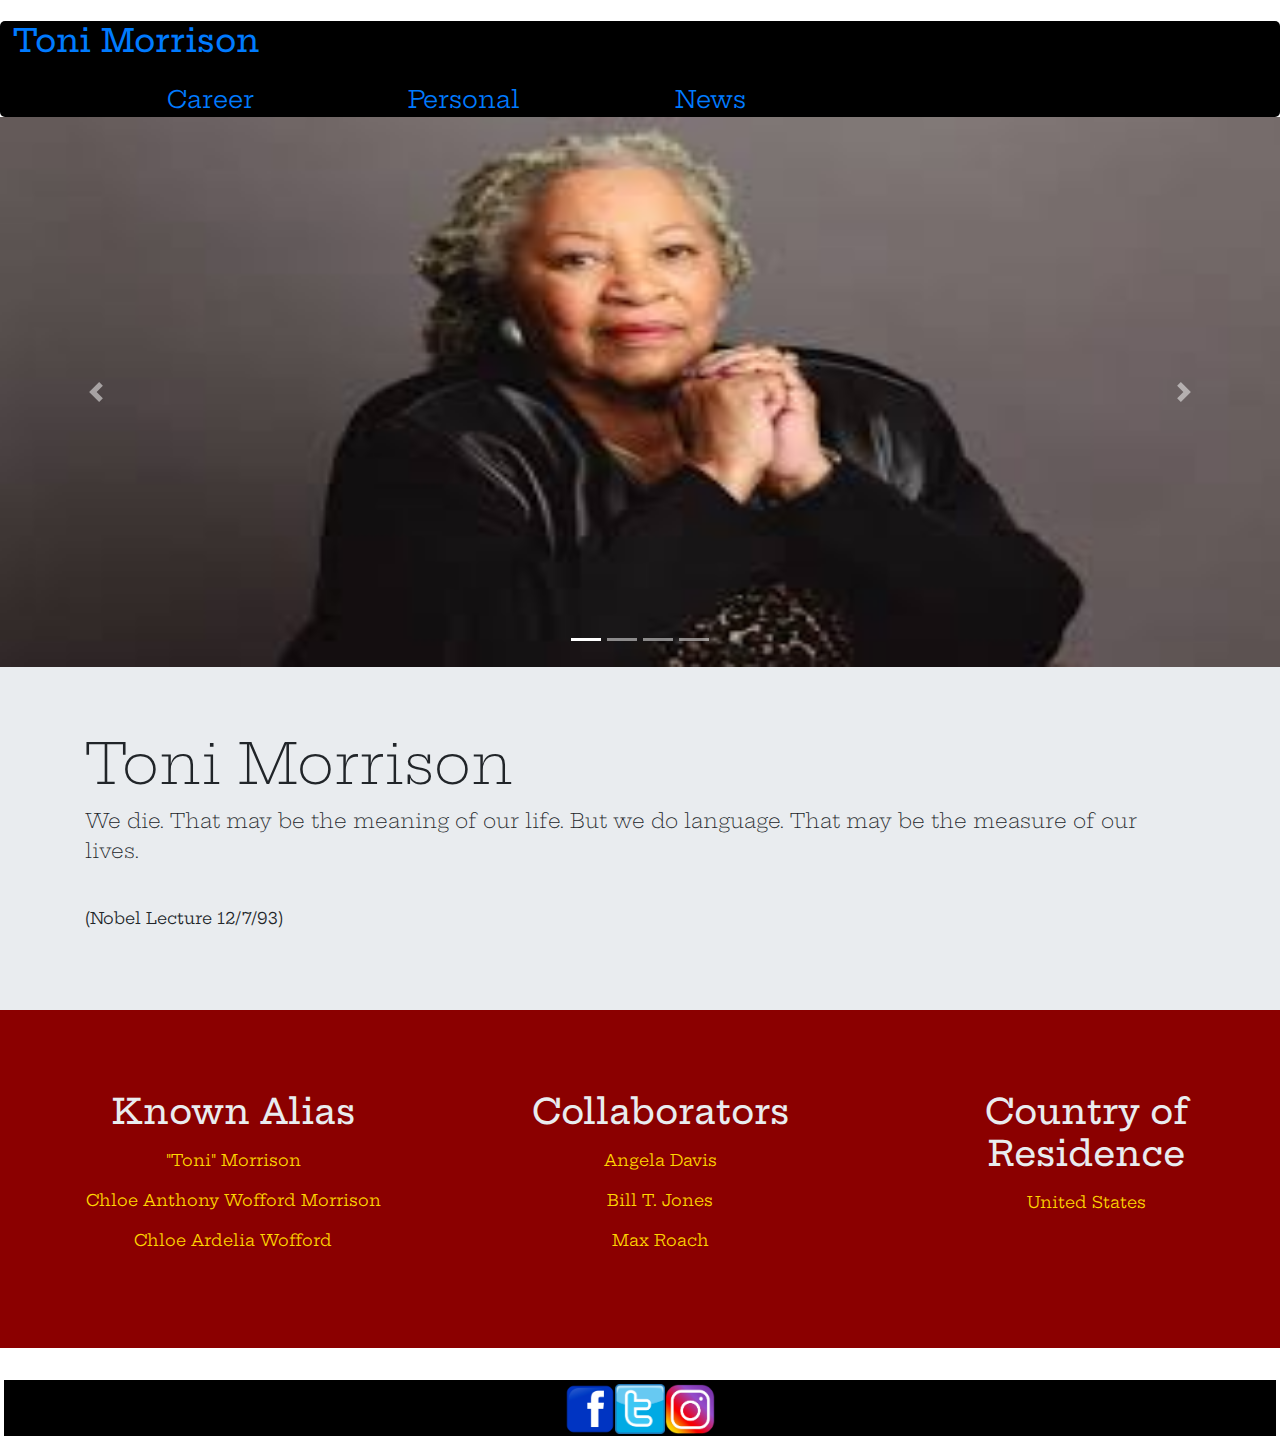
==== index.html @ 22ebbecf "Newest Master Merge" ====
<!DOCTYPE html>
<html lang=en>

<head>
   <meta charset=UTF-8>
   <meta name="viewport" content="width=device-width, initial-scale=1.0">
   <meta http-equiv="X-UA-Compatible" content="ie=edge">
   <link href="https://fonts.googleapis.com/css?family=Hepta+Slab&display=swap" rel="stylesheet">
   <link rel="stylesheet" href="src/styles/main.css">
   <link rel="stylesheet" href="https://stackpath.bootstrapcdn.com/bootstrap/4.3.1/css/bootstrap.min.css" integrity="sha384-ggOyR0iXCbMQv3Xipma34MD+dH/1fQ784/j6cY/iJTQUOhcWr7x9JvoRxT2MZw1T" crossorigin="anonymous">
   <title>Toni Morrison</title>
</head>

<body>
   <header>
      <!-- Main Navigation -->
      <h1><a href="/index.html" rel="home">Toni Morrison</a></h1>
      <div class="nav">
         <a class="nav_link" href="/career.html" rel="Career">Career</a>
         <a class="nav_link" href="/personal.html" rel="Personal">Personal</a>
         <a class="nav_link" href="/news.html" rel="News">News</a>
      </div>
      <!-- Main Navigation END -->
   </header>

   <!--Image Carousel Container -->
   <div class="bd-example">
     <div id="carouselExampleCaptions" class="carousel slide carousel-fade" class="vh-100" data-ride="carousel">
       <ol class="carousel-indicators">
         <li data-target="#carouselExampleCaptions" data-slide-to="0" class="active"></li> 
         <li data-target="#carouselExampleCaptions" data-slide-to="1"></li>
         <li data-target="#carouselExampleCaptions" data-slide-to="2"></li>
         <li data-target="#carouselExampleCaptions" data-slide-to="3"></li>
       </ol>  
       <div class="carousel-inner">
         <div class="carousel-item active">
           <img src="src/img/Toni1.jpg" class="d-block w-100" alt="">
	   <div class="carousel-caption d-none d-md block">
	     <h5>First slide label</h5>
	     <p>Toni Morrison smiling</p>
	   </div>
         </div>
         <div class="carousel-item">
           <img src="src/img/Toni2.jpg" class="d-block w-100" alt="">
	   <div class="carousel-caption d-none d-md block">
	     <h5>TONI</h5>
	     <p>Toni Morrison black and white portrait</p>
	   </div>
         </div>
         <div class="carousel-item ">
           <img src="src/img/Toni3.jpg" class="d-block w-100" alt="">
	   <div class="carousel-caption d-none d-md block">
	     <h5>First slide label</h5>
	     <p>Toni Morrison accepting award from President Obama</p>
	   </div>
         </div>
         <div class="carousel-item">
           <img src="src/img/Toni4.jpg" class="d-block w-100" alt="">
	   <div class="carousel-caption d-none d-md block">
	     <h5>First slide label</h5>
	     <p>Toni Morrison portrait</p>
	   </div>
         </div>
       </div>   
       <a class="carousel-control-prev" href="#carouselExampleCaptions" role="button" data-slide="prev">
         <span class="carousel-control-prev-icon" aria-hidden="true"></span>
         <span class="sr-only">Previous</span>
       </a>
       <a class="carousel-control-next" href="#carouselExampleCaptions" role="button" data-slide="next">
        <span class="carousel-control-next-icon" aria-hidden="true"></span>
        <span class="sr-only">Next</span>
       </a>
    </div>
  </div> <!-- End of Image Carousel -->
   
  <!-- Jumbotron  --> 
  <div style="margin-bottom: 0" class="jumbotron jumbotron-fluid">
    <div class="container">
      <h1 class="display-4">Toni Morrison</h1>
      <blockquote class="lead">We die. That may be the meaning of our life. But we do language. That may be the measure of our lives.
      </blockquote>
      <br>
      <p>(Nobel Lecture 12/7/93)</p>
    </div>
  </div><!-- End of Jumbotron -->

   <article style="background:#8B0000" class="toni-container jumbotron jumbotron-fluid">
     <section class="toni-item container">
     <ul>
     <h3>Known Alias</h3>
       <li>"Toni" Morrison</li>
       <li>Chloe Anthony Wofford Morrison</li>
       <li>Chloe Ardelia Wofford</li>
     </ul>
     </section>

     <section class="toni-item container">
     <ul>
     <h3>Collaborators</h3>
       <li>Angela Davis</li>
       <li>Bill T. Jones</li>
       <li>Max Roach</li>
     </ul>
     </section>
     
     <section class="toni-item container">
     <ul>
     <h3>Country of Residence</h3>
       <li>United States</li>
     </ul>
     </section>
   </article>

   <footer class="footerPage"> 
      <div>
         <a href="https://www.facebook.com/OfficialToniMorrisonAuthor"> <img border="0" 
            alt="Facebook Account" src="../src/img/Facebook.png" width="50" height="50">
         </a>
      </div>

      <div>
            <a href="https://twitter.com/ToniMorrrison"> <img border="0" 
               alt="Twitter Account" src="../src/img/twitter.png" width="50" height="50">
            </a>
      </div>

      <div>
            <a href="https://www.instagram.com/toni.morrison/"> <img border="0" 
               alt="Instagram Account" src="../src/img/Instagram.png" width="50" height="50">
            </a>
      </div>

   </footer> 
   <!-- Bootstrap JavaScript -->
   <script src=src/script/main.js> </script>
   <script src="https://code.jquery.com/jquery-3.3.1.slim.min.js" integrity="sha384-q8i/X+965DzO0rT7abK41JStQIAqVgRVzpbzo5smXKp4YfRvH+8abtTE1Pi6jizo" crossorigin="anonymous"></script>
<script src="https://cdnjs.cloudflare.com/ajax/libs/popper.js/1.14.7/umd/popper.min.js" integrity="sha384-UO2eT0CpHqdSJQ6hJty5KVphtPhzWj9WO1clHTMGa3JDZwrnQq4sF86dIHNDz0W1" crossorigin="anonymous"></script>
<script src="https://stackpath.bootstrapcdn.com/bootstrap/4.3.1/js/bootstrap.min.js" integrity="sha384-JjSmVgyd0p3pXB1rRibZUAYoIIy6OrQ6VrjIEaFf/nJGzIxFDsf4x0xIM+B07jRM" crossorigin="anonymous"></script>

</body>

</html>
---- src/styles/main.css ----
/*//////////////////// Main-content  //////////// */
* { 
  box-sizing: inherit;
  font-family: 'Hepta Slab', serif;
}
.carousel-inner > .carousel-item > img {
  width: 100%;
  height: 550px;
}

.toni-container {
  display: flex;
  width: 100%;
}

.toni-item {
  background-color: #8B0000;
  width: 30%;
  margin: 1em;
  text-align: center;
}

section h3 {
  color: #e9ecef;
  font-size: 35px;
}

.toni-item ul li {
  list-style-type: none;
  color: gold;
  margin: 1em;
}


/* main navigation */
header {
  display: flex;
  justify-content: space-evenly;
  border-radius: 5px;
  background-color: rgb(0, 0, 0);
  color: black;
  padding-left: 1%;
}

.nav {
    display: flex;
    justify-content: space-evenly;
    color: white;
    width: 70%;
    text-align: center;
    align-items: center;   
}

header h1 {
  margin-block-start: 0.67em;
  margin-block-end: 0.67em;
  margin-inline-start: 0px;
  margin-inline-end: 0px;
  font-size: 2em;    
}

.nav_link {
    font-size: 1.5em;
    
}
    
.footerPage{ /* Footer CSS for all pages */
  background-color: black;
  display: flex;
  flex-flow: row;
  justify-content: center;
  margin: 4px;
  padding-top: 4px;
  padding-bottom: 2px;
}

.personalHeader{ /* h1 for personal.html */
  text-align: center;
  vertical-align: 100%;
  text-shadow: 1px 1px rgb(116, 116, 116);
  font-weight: bolder;
  margin-top: 10px;
  width: 100%;
  height:auto;
  background-color: #98c2d6ef;
  -moz-box-shadow:    inset 0 0 10px #3b280ca8;
  -webkit-box-shadow: inset 0 0 10px #3b280ca8;
  box-shadow:         inset 0 0 10px #3b280ca8;  
}

.personalHeader > h1{ /* H1 and H2 settings for personal header */
  padding-top: 10px;
}

.personalHeader > h2{
  padding-bottom: 10px;
}

.divPersonalDateList{ /* css for each list of date and place */
  display: flex;
  flex-direction: column;
  background-color: #800000;
  border-style: outset;
  border-width: 7px;
  border-color: #800000;
  color: #ffffff;
  padding: 5px 10px;
  margin-bottom: 40px;
  margin-top: 20px;
}

.personalDiv{ /* contains each personal date list */
  display:flex;
  flex-direction: row;
  justify-content: space-evenly;
  text-align: center;
}

#personalBody{ /*Affects the body of the personal homepage*/
  background-color: #e9ecef;
  font-family: 'Libre Baskerville', serif;
}
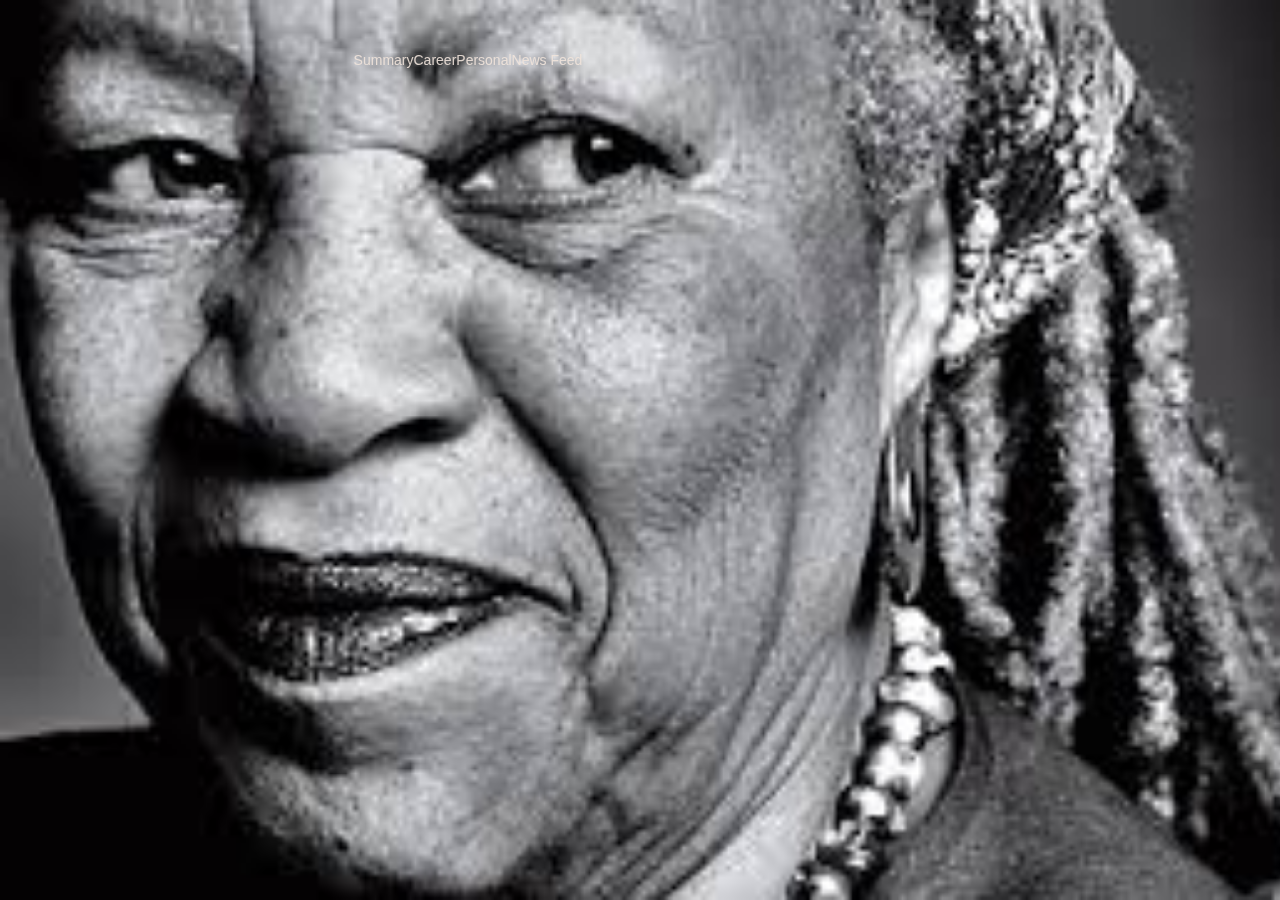
==== commit 2797afd2: "made changes to css" ====
--- a/index.html
+++ b/index.html
@@ -6,138 +6,174 @@
    <meta charset=UTF-8>
    <meta name="viewport" content="width=device-width, initial-scale=1.0">
    <meta http-equiv="X-UA-Compatible" content="ie=edge">
-   <link href="https://fonts.googleapis.com/css?family=Hepta+Slab&display=swap" rel="stylesheet">
-   <link rel="stylesheet" href="src/styles/main.css">
-   <link rel="stylesheet" href="https://stackpath.bootstrapcdn.com/bootstrap/4.3.1/css/bootstrap.min.css" integrity="sha384-ggOyR0iXCbMQv3Xipma34MD+dH/1fQ784/j6cY/iJTQUOhcWr7x9JvoRxT2MZw1T" crossorigin="anonymous">
-   <title>Toni Morrison</title>
+   <link rel=stylesheet type="text/css" href="src/styles/main.css">
+   <link href="https://fonts.googleapis.com/css?family=Montserrat" rel="stylesheet">
+   <link rel="stylesheet" href="https://maxcdn.bootstrapcdn.com/bootstrap/3.4.0/css/bootstrap.min.css">
+   <script src="https://ajax.googleapis.com/ajax/libs/jquery/3.4.1/jquery.min.js"></script>
+   <script src="https://maxcdn.bootstrapcdn.com/bootstrap/3.4.0/js/bootstrap.min.js"></script>
+   <title>Document</title>
 </head>
 
 <body>
-   <header>
-      <!-- Main Navigation -->
-      <h1><a href="/index.html" rel="home">Toni Morrison</a></h1>
-      <div class="nav">
-         <a class="nav_link" href="/career.html" rel="Career">Career</a>
-         <a class="nav_link" href="/personal.html" rel="Personal">Personal</a>
-         <a class="nav_link" href="/news.html" rel="News">News</a>
+   <div class="main-container">
+      <div class="parallax-Container">
+
+         <div id="top-image">
+            <nav class="nav">
+               <ul class="nav-list">
+                  <li><a href="executive.html">Summary</a></li>
+                  <li><a href="career.html">Career</a></li>
+                  <li><a href="personal.html">Personal</a></li>
+                  <li><a href="newsfeed.html">News Feed</a></li>
+               </ul>
+            </nav>
+         </div>
       </div>
-      <!-- Main Navigation END -->
-   </header>
+      <div class="content-Container">
+  <!--Main-Section-Career-->
+         <section class="general-info">
+            <p style="color:black" class="">Born on February 18, 1931, in Lorain, Ohio, Toni Morrison is a Nobel Prize-
+               and Pulitzer Prize-winning novelist, editor and professor. Her novels are known for their epic themes,
+               exquisite language and richly detailed African American characters who are central to their
+               narratives.Toni Morrison was born in Lorain, Ohio, to Ramah (née Willis) and George
+               Wofford. She was the second of four children in a working-class, African-American family.[4]</p>
+            <p style="color:black" class="">Her mother
+               was born in Greenville, Alabama, and moved north with her family as a child. Her father grew up in
+               Cartersville, Georgia, and when he was about 15, white people lynched two black businessmen who lived on
+               his street. Morrison said: "He never told us that he'd seen bodies. But he had seen them. And that was
+               too traumatic, I think, for him."[5] Soon after the lynching, George Wofford moved to the racially
+               integrated town of Lorain, Ohio, in the hope of escaping racism and securing gainful employment in Ohio's
+               burgeoning industrial economy. He worked odd jobs and as a welder for U.S. Steel. Ramah Wofford was a
+               homemaker and a devout member of the African Methodist Episcopal Church.[6].</p>
+            <p style="color:black" class="ss-paragraphs">When Morrison was about two years old, her family's landlord
+               set fire to the house in which they lived, while they were home, because her parents could not pay the
+               rent. Her family responded to what she called this "bizarre form of evil" by laughing at the landlord
+               rather than falling into despair. Morrison later said her family's response demonstrated how to keep your
+               integrity and claim your own life in the face of acts of such "monumental crudeness."[7]</p>
+   <!--End Of Main-Section-Career-->
+            <section>
+            <h3>Skills: </h3>
+            <ul>
+               <li>Novelist</li>
+            </ul>
+         </section>
+            <h3 style="text-align: center">Published Work: </h3>
+            <div class="published-work">
 
-   <!--Image Carousel Container -->
-   <div class="bd-example">
-     <div id="carouselExampleCaptions" class="carousel slide carousel-fade" class="vh-100" data-ride="carousel">
-       <ol class="carousel-indicators">
-         <li data-target="#carouselExampleCaptions" data-slide-to="0" class="active"></li> 
-         <li data-target="#carouselExampleCaptions" data-slide-to="1"></li>
-         <li data-target="#carouselExampleCaptions" data-slide-to="2"></li>
-         <li data-target="#carouselExampleCaptions" data-slide-to="3"></li>
-       </ol>  
-       <div class="carousel-inner">
-         <div class="carousel-item active">
-           <img src="src/img/Toni1.jpg" class="d-block w-100" alt="">
-	   <div class="carousel-caption d-none d-md block">
-	     <h5>First slide label</h5>
-	     <p>Toni Morrison smiling</p>
-	   </div>
-         </div>
-         <div class="carousel-item">
-           <img src="src/img/Toni2.jpg" class="d-block w-100" alt="">
-	   <div class="carousel-caption d-none d-md block">
-	     <h5>TONI</h5>
-	     <p>Toni Morrison black and white portrait</p>
-	   </div>
-         </div>
-         <div class="carousel-item ">
-           <img src="src/img/Toni3.jpg" class="d-block w-100" alt="">
-	   <div class="carousel-caption d-none d-md block">
-	     <h5>First slide label</h5>
-	     <p>Toni Morrison accepting award from President Obama</p>
-	   </div>
-         </div>
-         <div class="carousel-item">
-           <img src="src/img/Toni4.jpg" class="d-block w-100" alt="">
-	   <div class="carousel-caption d-none d-md block">
-	     <h5>First slide label</h5>
-	     <p>Toni Morrison portrait</p>
-	   </div>
-         </div>
-       </div>   
-       <a class="carousel-control-prev" href="#carouselExampleCaptions" role="button" data-slide="prev">
-         <span class="carousel-control-prev-icon" aria-hidden="true"></span>
-         <span class="sr-only">Previous</span>
-       </a>
-       <a class="carousel-control-next" href="#carouselExampleCaptions" role="button" data-slide="next">
-        <span class="carousel-control-next-icon" aria-hidden="true"></span>
-        <span class="sr-only">Next</span>
-       </a>
-    </div>
-  </div> <!-- End of Image Carousel -->
-   
-  <!-- Jumbotron  --> 
-  <div style="margin-bottom: 0" class="jumbotron jumbotron-fluid">
-    <div class="container">
-      <h1 class="display-4">Toni Morrison</h1>
-      <blockquote class="lead">We die. That may be the meaning of our life. But we do language. That may be the measure of our lives.
-      </blockquote>
-      <br>
-      <p>(Nobel Lecture 12/7/93)</p>
-    </div>
-  </div><!-- End of Jumbotron -->
+               <div class="card">
+                  <img src="./src/img/toni-God-Help.jpg" alt="toni morrison">
+               </div>
 
-   <article style="background:#8B0000" class="toni-container jumbotron jumbotron-fluid">
-     <section class="toni-item container">
-     <ul>
-     <h3>Known Alias</h3>
-       <li>"Toni" Morrison</li>
-       <li>Chloe Anthony Wofford Morrison</li>
-       <li>Chloe Ardelia Wofford</li>
-     </ul>
-     </section>
+               <div class="card">
+                  <img src="./src/img/toni-BluestEyes.jpg" alt="toni morrison">
+               </div>
 
-     <section class="toni-item container">
-     <ul>
-     <h3>Collaborators</h3>
-       <li>Angela Davis</li>
-       <li>Bill T. Jones</li>
-       <li>Max Roach</li>
-     </ul>
-     </section>
-     
-     <section class="toni-item container">
-     <ul>
-     <h3>Country of Residence</h3>
-       <li>United States</li>
-     </ul>
-     </section>
-   </article>
+               <div class="card">
+                  <img src="./src/img/toni-Beloved.jpg" alt="toni morrison">
+               </div>
+            </div>
 
-   <footer class="footerPage"> 
-      <div>
-         <a href="https://www.facebook.com/OfficialToniMorrisonAuthor"> <img border="0" 
-            alt="Facebook Account" src="../src/img/Facebook.png" width="50" height="50">
-         </a>
+            <!--Blue-Border-->
+            <div class="black-spacer">
+
+            </div>
+            <!--End-of-Blue-Border-->
+
+            <div class="bg-box">
+
+               <div>
+                  <div class="tester">
+                     <div class="placesLived">
+                        <h3>Places lived</h3>
+                        <div id="myCarousel" class="carousel slide" data-ride="carousel">
+                           <!-- Indicators -->
+                           <ol class="carousel-indicators">
+                              <li data-target="#myCarousel" data-slide-to="0" class="active"></li>
+                              <li data-target="#myCarousel" data-slide-to="1"></li>
+                              <li data-target="#myCarousel" data-slide-to="2"></li>
+                           </ol>
+
+                           <!-- Wrapper for slides -->
+                           <div class="carousel-inner">
+                              <div class="item active">
+                                 <img src="src/img/toni-New-York.jpg" alt="toni-New-York" style="width:100%;">
+                                 <div class="carousel-caption">
+                                    <h3>New York</h3>
+                                    <p style="font-style: italic">""</p>
+                                 </div>
+                              </div>
+
+                              <div class="item">
+                                 <img src="./src/img/photo-1530089711124-9ca31fb9e863.jpg" alt="toni-houston">
+                                 <div class="carousel-caption">
+                                    <h3>Houston</h3>
+                                    <p style="font-style: italic">"Tell us what it is to be a woman so that we may know
+                                       what it is to be a man"</p>
+                                 </div>
+                              </div>
+
+                              <div class="item">
+                                 <img src="./src/img/photo-1475905050145-38c1d55af5c0.jpg" alt="toni-Loraine-Ohio">
+                                 <div class="carousel-caption">
+                                    <h3></h3>
+                                    <p style="font-style: italic">""</p>
+                                 </div>
+                              </div>
+                           </div>
+
+                           <!-- Left and right controls -->
+                           <a class="left carousel-control" href="#myCarousel" data-slide="prev">
+                              <span class="glyphicon glyphicon-chevron-left"></span>
+                              <span class="sr-only">Previous</span>
+                           </a>
+                           <a class="right carousel-control" href="#myCarousel" data-slide="next">
+                              <span class="glyphicon glyphicon-chevron-right"></span>
+                              <span class="sr-only">Next</span>
+                           </a>
+                        </div>
+                     </div>
+                  </div>
+               </div>
+               <div>
+                  <h3>Collaborators: </h3>
+                  <ul>
+                     <li>Angela Davis</li>
+                  </ul>
+               </div>
+               <div>
+                  <h3>Accolades:</h3>
+                 <ol>
+                    <li>1975: Ohioana Book Award for Sula</li>
+                    <li>1977: National Book Critics Circle Award for Song of Solomon</li>
+                    <li>1977: American Academy and Institute of Arts and Letters Award</li>
+                    <li>1987–88: Robert F. Kennedy Book Awar</li>
+                    <li>1988: Helmerich Award</li>
+                    <li>1988: American Book Award for Beloved</li>
+                    <li>1988: Anisfield-Wolf Book Award in Race Relations for Beloved</li>
+                    <li>1988: Pulitzer Prize for Fiction for Beloved</li>
+                    <li>1988: Frederic G. Melcher Book Award for Beloved</li>
+                    <li>1988: Ohioana Career Medal for contributions to education, literature, and the humanities</li>
+                    <li>1988: Honorary Doctor of Laws at University of Pennsylvania[</li>
+                    <li>1989: Honorary Doctor of Letters at Harvard University</li>
+                    <li>1993: Nobel Prize in Literature</li>
+                    <li>1993: Commander of the Arts and Letters, Paris</li>
+                    <li>1994: Condorcet Medal, Paris</li>
+                    <li>1994: Rhegium Julii Prize for Literature</li>
+                    <li>2000: National Humanities Medal</li>
+                    <li>2005: Honorary Doctorate of Letters from University of Oxford</li>
+                    <li>2012: Presidential Medal of Freedom</li>
+                    <li>2013: The Nichols-Chancellor's Medal awarded by Vanderbilt University</li>
+                    <li>2013: Honorary Doctorate of Literature awarded by Princeton University</li>
+                    <li>2016: The Charles Eliot Norton Professorship in Poetry (The Norton Lectures), Harvard University</li>
+                    <li>2016: The Edward MacDowell Medal, awarded by the MacDowell Colony</li>
+                    <li>2018: The Thomas Jefferson Medal, awarded by The American Philosophical Society</li>
+                 </ol>
+               </div>
+            </div>
+
+         </section>
       </div>
+   </div>
 
-      <div>
-            <a href="https://twitter.com/ToniMorrrison"> <img border="0" 
-               alt="Twitter Account" src="../src/img/twitter.png" width="50" height="50">
-            </a>
-      </div>
 
-      <div>
-            <a href="https://www.instagram.com/toni.morrison/"> <img border="0" 
-               alt="Instagram Account" src="../src/img/Instagram.png" width="50" height="50">
-            </a>
-      </div>
-
-   </footer> 
-   <!-- Bootstrap JavaScript -->
-   <script src=src/script/main.js> </script>
-   <script src="https://code.jquery.com/jquery-3.3.1.slim.min.js" integrity="sha384-q8i/X+965DzO0rT7abK41JStQIAqVgRVzpbzo5smXKp4YfRvH+8abtTE1Pi6jizo" crossorigin="anonymous"></script>
-<script src="https://cdnjs.cloudflare.com/ajax/libs/popper.js/1.14.7/umd/popper.min.js" integrity="sha384-UO2eT0CpHqdSJQ6hJty5KVphtPhzWj9WO1clHTMGa3JDZwrnQq4sF86dIHNDz0W1" crossorigin="anonymous"></script>
-<script src="https://stackpath.bootstrapcdn.com/bootstrap/4.3.1/js/bootstrap.min.js" integrity="sha384-JjSmVgyd0p3pXB1rRibZUAYoIIy6OrQ6VrjIEaFf/nJGzIxFDsf4x0xIM+B07jRM" crossorigin="anonymous"></script>
-
-</body>
-
-</html>
+   <script src=src/script/main.js> </script> </body> </html>--- a/src/styles/main.css
+++ b/src/styles/main.css
@@ -1,62 +1,300 @@
-/*//////////////////// Main-content  //////////// */
-* { 
-  box-sizing: inherit;
-  font-family: 'Hepta Slab', serif;
-}
-.carousel-inner > .carousel-item > img {
+<<<<<<< HEAD
+body{
+    font-size: 1.2rem;
+    margin: 0px;
+    background-color: #ffc472;
+
+    font-family: 'Montserrat', sans-serif;
+    color: #d8d6d2;
+}
+
+.main-container{
+    perspective: 1px;
+    transform-style: preserve-3d;
+    height: 100vh;
+    overflow-x: hidden;
+    overflow-y: scroll;
+}
+
+#top-image{
+    background: url(../img/Toni2.jpg) no-repeat;
+    position: relative;
+    display: table;
+    background-size: cover;
+    width: 100%;
+    min-height: 700px;
+
+}
+
+.parallax-Container{
+    display: flex;
+  flex: 1 0 auto;
+  position: relative;
+  height: 100vh;
+  transform: translateZ(-1px) scale(2);
+  z-index: -1;
+}
+
+.content-Container{
+    display: block;
+  position: relative;
+  z-index: 1;
+}
+.nav-list{
+    display: flex;
+    flex-direction: row;
+    color: #f0e4dbe3;
+    justify-content: space-evenly;
+    list-style: none;
+    margin-top: 50px;
+}
+
+.nav-list a{
+    color: #f0e4dbe3;
+    text-decoration: none;
+}
+.nav-list a:hover{
+    color: coral;
+}
+
+.published-work{
+    display: flex;
+    flex-flow: row wrap;
+    justify-content: space-evenly;
+    align-items: flex-start;
+}
+
+.published-work img{
+    width: 400px;
+}
+
+.card{
+    box-shadow: 0 4px 8px 0 rgba(0,0,0,0.2);
+    transition: 0.3s; 
+    border-radius: 5px; 
+}
+.card:hover {
+    box-shadow: 0 8px 16px 0 rgba(0,0,0,0.2);
+  }
+
+.black-spacer{
+    margin-top: 10px;
+    width: 100%;
+    min-height: 150px;
+    background-color: #98c2d6ef;
+
+    -moz-box-shadow:    inset 0 0 10px #3b280ca8;
+    -webkit-box-shadow: inset 0 0 10px #3b280ca8;
+    box-shadow:         inset 0 0 10px #3b280ca8;
+  }
+.general-info p{
+      text-align: center;
+  }
+
+  .bg-box{
+      background-color: #e9ecef;
+  }
+
+  body{
+    font-family: 'Montserrat', sans-serif;
+    margin: 0px;
+    margin-bottom: -15px;
+    
+}
+
+.nav--ul {
+    list-style: none;
+
+}
+
+.nav--li {
+    display: inline;
+    padding: 5px;  
+}
+
+#home{
+    background: url() no-repeat;
+    background-color: rgba(48, 59, 48, 0.603);
+    display: table;
+    position: relative;
+    width: 100%;
+    min-height: 700px;
+    background-size: cover;  
+}
+.main-title{
+    text-align: center;
+    align-items: baseline;
+    font-size: 3.5rem;
+    color: #f0e4dbe3;
+    margin-top: 50px;
+    letter-spacing: 3px;
+}
+.nav-list{
+    display: flex;
+    flex-direction: row;
+    color: #f0e4dbe3;
+    justify-content: space-evenly;
+    list-style: none;
+}
+
+.nav-list a{
+    color: #f0e4dbe3;
+    text-decoration: none;
+}
+.nav-list a:hover{
+    color: coral;
+}
+
+
+.placesLived{
+    text-align: center;
+    align-items: baseline;
+    font-size: 3.5rem;
+    color: #f0e4dbe3;
+    margin-top: 50px;
+    letter-spacing: 3px;
+    font-family: 'Montserrat', sans-serif
+}
+
+=======
+* {
+  box-sizing: border-box;
+}
+
+/*Image Container*/
+
+.imgContainer {
+  max-width: 100%;
+  height: 400px;
+  overflow: hidden;
+  position: relative;
+  margin: auto;
+  border: 3px solid black;
+}
+
+/* Hid the images by default */
+
+.imgContainer_imgSlide {
+  display: none;
+}
+
+.img {
+  height: 800px;
   width: 100%;
-  height: 550px;
-}
-
-.toni-container {
-  display: flex;
+  overflow: hidden;
+}
+
+/*Next & previous buttons */
+.prev, .next {
+  cursor: pointer;
+  position: absolute;
+  top: 50%;
+  width: auto;
+  margin-top: -22px;
+  padding: 16px;
+  color: white;
+  font-weight: bold;
+  font-size: 18px;
+  transition: 0.6s ease;
+  border-radius: 0 3px 3px 0;
+  user-select: none;
+}
+
+/* Position the "next button" to the right */
+.next {
+  right: 0;
+  border-radius: 3px 0 0 3px;
+}
+
+/* On hover, add a black background color with a little bit see-through */
+.prev:hover, .next:hover {
+  background-color: rgba(0,0,0,0.8);
+}
+
+
+
+/* Caption text */
+.text {
+  color: #f2f2f2;
+  font-size: 15px;
+  padding: 8px 12px;
+  position: absolute;
+  bottom: 8px;
   width: 100%;
-}
-
-.toni-item {
-  background-color: #8B0000;
-  width: 30%;
-  margin: 1em;
   text-align: center;
 }
 
-section h3 {
-  color: #e9ecef;
-  font-size: 35px;
-}
-
-.toni-item ul li {
-  list-style-type: none;
-  color: gold;
-  margin: 1em;
-}
-
+/* Number text (1/ 4 etc) */
+.numbertext {
+  color: #f2f2f2;
+  font-size: 12px;
+  padding: 8px 12px;
+  position: absolute;
+  top: 0;
+}
+
+/* The dots/bullets/indicators */
+.dot {
+  cursor: pointer;
+  height: 15px;
+  width: 15px;
+  margin: 0 2px;
+  background-color: #bbb;
+  border-radius: 50%;
+  display: inline-block;
+  transition: background-color 0.6s ease;
+}
+
+.active, .dot:hover {
+  background-color: #717171;
+}
+
+/* Fading animation */
+.fade {
+  -webkit-animation-name: fade;
+  -webkit-animation-duration: 1.5s;
+  animation-name: fade;
+  animation-duration: 1.5s;
+}
+
+@-webkit-keyframes fade {
+  from {opacity: .4}
+  to {opacity: 1}
+}
+
+@keyframes fade {
+  from {opacity: .4}
+  to {opacity: 1}
+}
 
 /* main navigation */
 header {
   display: flex;
   justify-content: space-evenly;
   border-radius: 5px;
-  background-color: rgb(0, 0, 0);
+  background-color: rgba(245, 134, 52, 1);
   color: black;
   padding-left: 1%;
 }
 
+h1 {
+    margin-block-start: 0.67em;
+    margin-block-end: 0.67em;
+    margin-inline-start: 0px;
+    margin-inline-end: 0px;
+}
+
 .nav {
     display: flex;
     justify-content: space-evenly;
-    color: white;
+    color: black;
     width: 70%;
     text-align: center;
     align-items: center;   
 }
 
 header h1 {
-  margin-block-start: 0.67em;
-  margin-block-end: 0.67em;
-  margin-inline-start: 0px;
-  margin-inline-end: 0px;
-  font-size: 2em;    
+    font-size: 2em;    
 }
 
 .nav_link {
@@ -65,58 +303,24 @@
 }
     
 .footerPage{ /* Footer CSS for all pages */
-  background-color: black;
-  display: flex;
-  flex-flow: row;
-  justify-content: center;
-  margin: 4px;
-  padding-top: 4px;
-  padding-bottom: 2px;
+    display: flex;
+    flex-flow: row;
+    justify-content: center;
 }
 
 .personalHeader{ /* h1 for personal.html */
-  text-align: center;
-  vertical-align: 100%;
-  text-shadow: 1px 1px rgb(116, 116, 116);
-  font-weight: bolder;
-  margin-top: 10px;
-  width: 100%;
-  height:auto;
-  background-color: #98c2d6ef;
-  -moz-box-shadow:    inset 0 0 10px #3b280ca8;
-  -webkit-box-shadow: inset 0 0 10px #3b280ca8;
-  box-shadow:         inset 0 0 10px #3b280ca8;  
-}
-
-.personalHeader > h1{ /* H1 and H2 settings for personal header */
-  padding-top: 10px;
-}
-
-.personalHeader > h2{
-  padding-bottom: 10px;
+    text-align: center;
 }
 
 .divPersonalDateList{ /* css for each list of date and place */
-  display: flex;
-  flex-direction: column;
-  background-color: #800000;
-  border-style: outset;
-  border-width: 7px;
-  border-color: #800000;
-  color: #ffffff;
-  padding: 5px 10px;
-  margin-bottom: 40px;
-  margin-top: 20px;
+    display: flex;
+    flex-direction: column;
+    border: 2px solid black;
 }
 
 .personalDiv{ /* contains each personal date list */
-  display:flex;
-  flex-direction: row;
-  justify-content: space-evenly;
-  text-align: center;
-}
-
-#personalBody{ /*Affects the body of the personal homepage*/
-  background-color: #e9ecef;
-  font-family: 'Libre Baskerville', serif;
-}
+    display:flex;
+    flex-direction: row;
+    justify-content: space-evenly;
+}
+>>>>>>> master
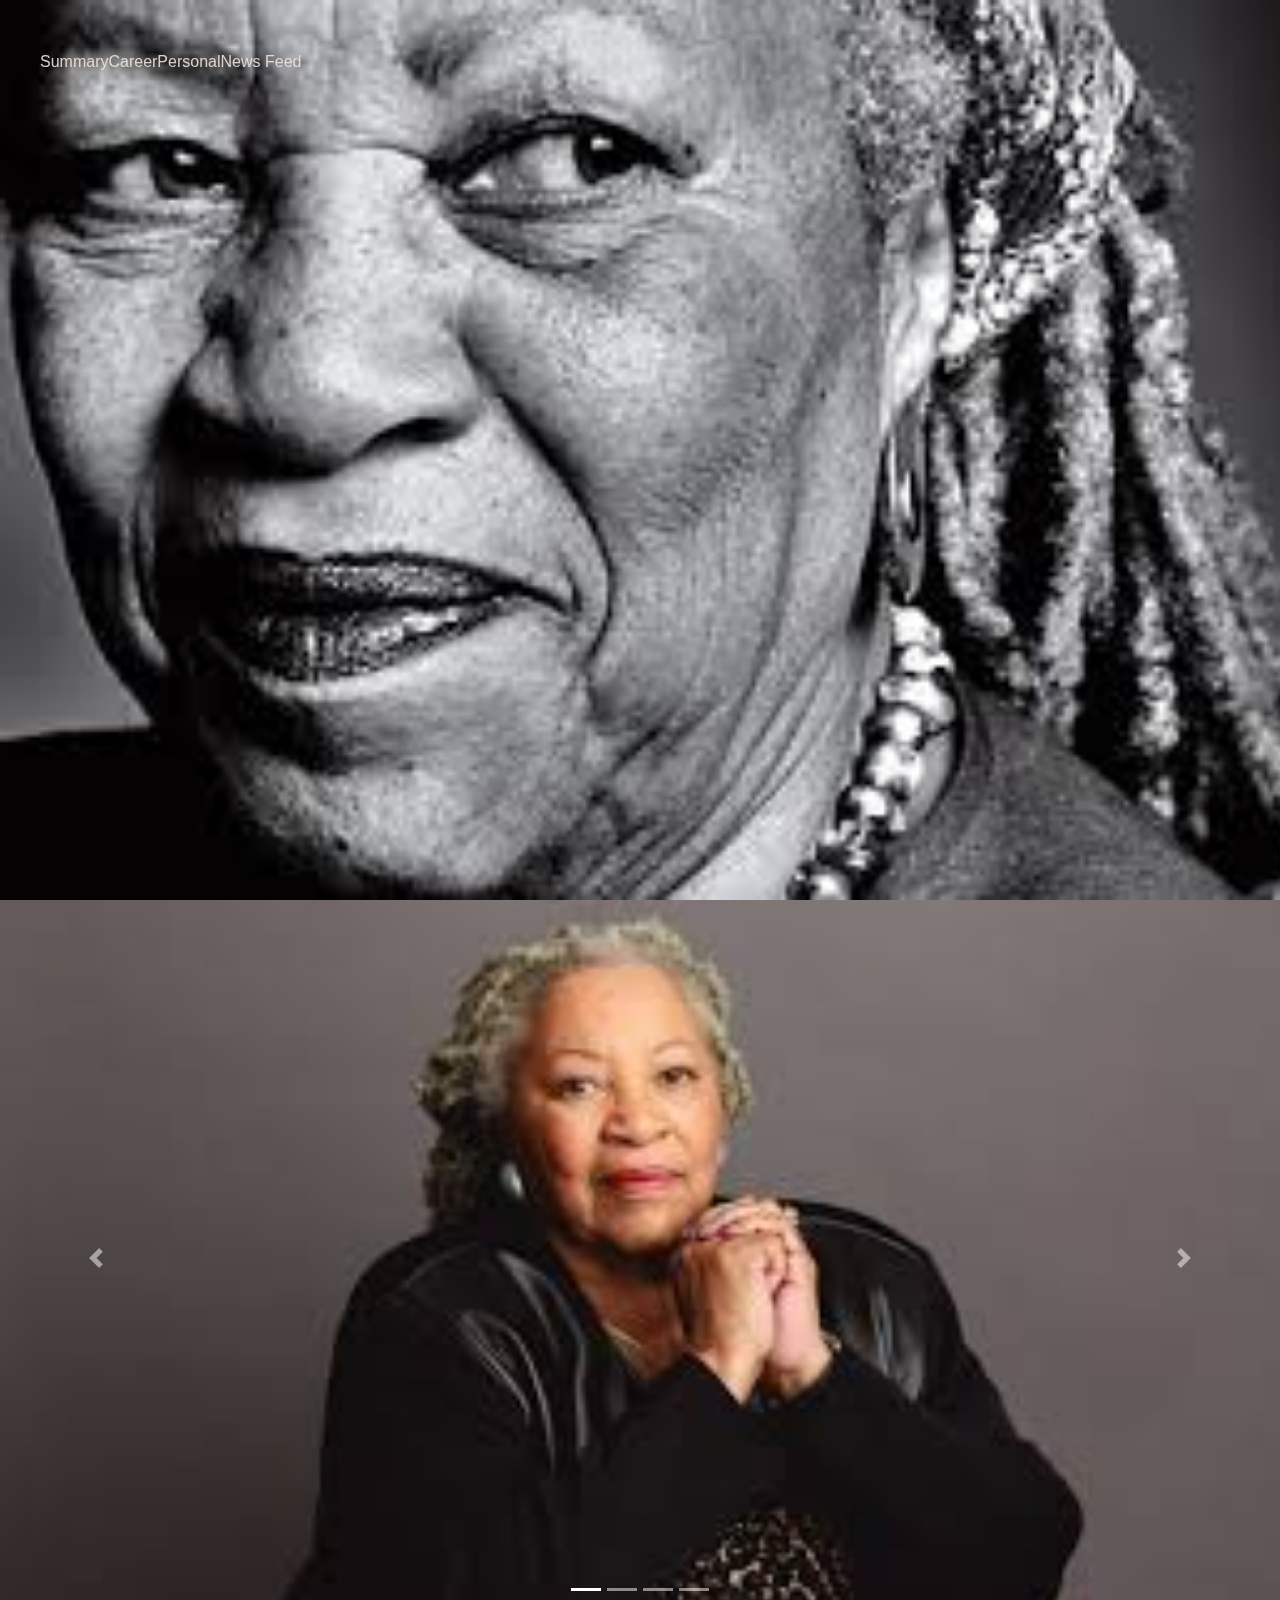
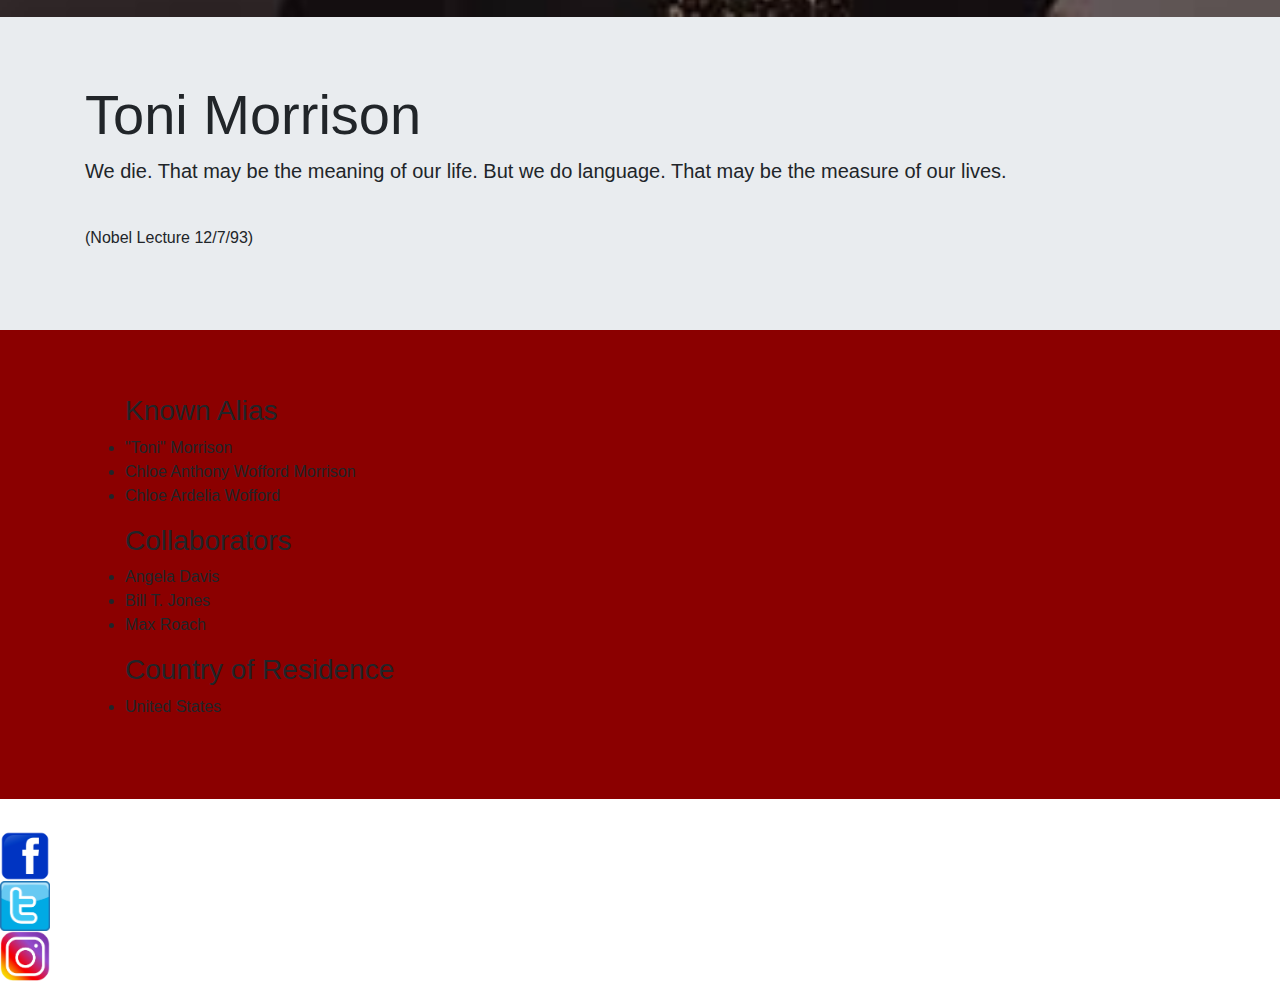
==== commit 13d56fd7: "fixed merge conflicts" ====
--- a/index.html
+++ b/index.html
@@ -6,12 +6,10 @@
    <meta charset=UTF-8>
    <meta name="viewport" content="width=device-width, initial-scale=1.0">
    <meta http-equiv="X-UA-Compatible" content="ie=edge">
-   <link rel=stylesheet type="text/css" href="src/styles/main.css">
-   <link href="https://fonts.googleapis.com/css?family=Montserrat" rel="stylesheet">
-   <link rel="stylesheet" href="https://maxcdn.bootstrapcdn.com/bootstrap/3.4.0/css/bootstrap.min.css">
-   <script src="https://ajax.googleapis.com/ajax/libs/jquery/3.4.1/jquery.min.js"></script>
-   <script src="https://maxcdn.bootstrapcdn.com/bootstrap/3.4.0/js/bootstrap.min.js"></script>
-   <title>Document</title>
+   <link href="https://fonts.googleapis.com/css?family=Hepta+Slab&display=swap" rel="stylesheet">
+   <link rel="stylesheet" href="src/styles/main.css">
+   <link rel="stylesheet" href="https://stackpath.bootstrapcdn.com/bootstrap/4.3.1/css/bootstrap.min.css" integrity="sha384-ggOyR0iXCbMQv3Xipma34MD+dH/1fQ784/j6cY/iJTQUOhcWr7x9JvoRxT2MZw1T" crossorigin="anonymous">
+   <title>Toni Morrison</title>
 </head>
 
 <body>
@@ -174,6 +172,122 @@
          </section>
       </div>
    </div>
+      <!-- Main Navigation END -->
+   </header>
+
+   <!--Image Carousel Container -->
+   <div class="bd-example">
+     <div id="carouselExampleCaptions" class="carousel slide carousel-fade" class="vh-100" data-ride="carousel">
+       <ol class="carousel-indicators">
+         <li data-target="#carouselExampleCaptions" data-slide-to="0" class="active"></li> 
+         <li data-target="#carouselExampleCaptions" data-slide-to="1"></li>
+         <li data-target="#carouselExampleCaptions" data-slide-to="2"></li>
+         <li data-target="#carouselExampleCaptions" data-slide-to="3"></li>
+       </ol>  
+       <div class="carousel-inner">
+         <div class="carousel-item active">
+           <img src="src/img/Toni1.jpg" class="d-block w-100" alt="">
+	   <div class="carousel-caption d-none d-md block">
+	     <h5>First slide label</h5>
+	     <p>Toni Morrison smiling</p>
+	   </div>
+         </div>
+         <div class="carousel-item">
+           <img src="src/img/Toni2.jpg" class="d-block w-100" alt="">
+	   <div class="carousel-caption d-none d-md block">
+	     <h5>TONI</h5>
+	     <p>Toni Morrison black and white portrait</p>
+	   </div>
+         </div>
+         <div class="carousel-item ">
+           <img src="src/img/Toni3.jpg" class="d-block w-100" alt="">
+	   <div class="carousel-caption d-none d-md block">
+	     <h5>First slide label</h5>
+	     <p>Toni Morrison accepting award from President Obama</p>
+	   </div>
+         </div>
+         <div class="carousel-item">
+           <img src="src/img/Toni4.jpg" class="d-block w-100" alt="">
+	   <div class="carousel-caption d-none d-md block">
+	     <h5>First slide label</h5>
+	     <p>Toni Morrison portrait</p>
+	   </div>
+         </div>
+       </div>   
+       <a class="carousel-control-prev" href="#carouselExampleCaptions" role="button" data-slide="prev">
+         <span class="carousel-control-prev-icon" aria-hidden="true"></span>
+         <span class="sr-only">Previous</span>
+       </a>
+       <a class="carousel-control-next" href="#carouselExampleCaptions" role="button" data-slide="next">
+        <span class="carousel-control-next-icon" aria-hidden="true"></span>
+        <span class="sr-only">Next</span>
+       </a>
+    </div>
+  </div> <!-- End of Image Carousel -->
+   
+  <!-- Jumbotron  --> 
+  <div style="margin-bottom: 0" class="jumbotron jumbotron-fluid">
+    <div class="container">
+      <h1 class="display-4">Toni Morrison</h1>
+      <blockquote class="lead">We die. That may be the meaning of our life. But we do language. That may be the measure of our lives.
+      </blockquote>
+      <br>
+      <p>(Nobel Lecture 12/7/93)</p>
+    </div>
+  </div><!-- End of Jumbotron -->
+
+   <article style="background:#8B0000" class="toni-container jumbotron jumbotron-fluid">
+     <section class="toni-item container">
+     <ul>
+     <h3>Known Alias</h3>
+       <li>"Toni" Morrison</li>
+       <li>Chloe Anthony Wofford Morrison</li>
+       <li>Chloe Ardelia Wofford</li>
+     </ul>
+     </section>
+
+     <section class="toni-item container">
+     <ul>
+     <h3>Collaborators</h3>
+       <li>Angela Davis</li>
+       <li>Bill T. Jones</li>
+       <li>Max Roach</li>
+     </ul>
+     </section>
+     
+     <section class="toni-item container">
+     <ul>
+     <h3>Country of Residence</h3>
+       <li>United States</li>
+     </ul>
+     </section>
+   </article>
+
+   <footer class="footerPage"> 
+      <div>
+         <a href="https://www.facebook.com/OfficialToniMorrisonAuthor"> <img border="0" 
+            alt="Facebook Account" src="../src/img/Facebook.png" width="50" height="50">
+         </a>
+      </div>
+
+      <div>
+            <a href="https://twitter.com/ToniMorrrison"> <img border="0" 
+               alt="Twitter Account" src="../src/img/twitter.png" width="50" height="50">
+            </a>
+      </div>
+
+      <div>
+            <a href="https://www.instagram.com/toni.morrison/"> <img border="0" 
+               alt="Instagram Account" src="../src/img/Instagram.png" width="50" height="50">
+            </a>
+      </div>
+
+   </footer> 
+   <!-- Bootstrap JavaScript -->
+   <script src=src/script/main.js> </script>
+   <script src="https://code.jquery.com/jquery-3.3.1.slim.min.js" integrity="sha384-q8i/X+965DzO0rT7abK41JStQIAqVgRVzpbzo5smXKp4YfRvH+8abtTE1Pi6jizo" crossorigin="anonymous"></script>
+<script src="https://cdnjs.cloudflare.com/ajax/libs/popper.js/1.14.7/umd/popper.min.js" integrity="sha384-UO2eT0CpHqdSJQ6hJty5KVphtPhzWj9WO1clHTMGa3JDZwrnQq4sF86dIHNDz0W1" crossorigin="anonymous"></script>
+<script src="https://stackpath.bootstrapcdn.com/bootstrap/4.3.1/js/bootstrap.min.js" integrity="sha384-JjSmVgyd0p3pXB1rRibZUAYoIIy6OrQ6VrjIEaFf/nJGzIxFDsf4x0xIM+B07jRM" crossorigin="anonymous"></script>
 
 
    <script src=src/script/main.js> </script> </body> </html>--- a/src/styles/main.css
+++ b/src/styles/main.css
@@ -1,3 +1,4 @@
+<<<<<<< HEAD
 <<<<<<< HEAD
 body{
     font-size: 1.2rem;
@@ -159,113 +160,41 @@
 =======
 * {
   box-sizing: border-box;
-}
-
-/*Image Container*/
-
-.imgContainer {
-  max-width: 100%;
-  height: 400px;
-  overflow: hidden;
-  position: relative;
-  margin: auto;
-  border: 3px solid black;
-}
-
-/* Hid the images by default */
-
-.imgContainer_imgSlide {
-  display: none;
-}
-
-.img {
-  height: 800px;
+=======
+/*//////////////////// Main-content  //////////// */
+* { 
+  box-sizing: inherit;
+  font-family: 'Hepta Slab', serif;
+>>>>>>> master
+}
+.carousel-inner > .carousel-item > img {
   width: 100%;
-  overflow: hidden;
-}
-
-/*Next & previous buttons */
-.prev, .next {
-  cursor: pointer;
-  position: absolute;
-  top: 50%;
-  width: auto;
-  margin-top: -22px;
-  padding: 16px;
-  color: white;
-  font-weight: bold;
-  font-size: 18px;
-  transition: 0.6s ease;
-  border-radius: 0 3px 3px 0;
-  user-select: none;
-}
-
-/* Position the "next button" to the right */
-.next {
-  right: 0;
-  border-radius: 3px 0 0 3px;
-}
-
-/* On hover, add a black background color with a little bit see-through */
-.prev:hover, .next:hover {
-  background-color: rgba(0,0,0,0.8);
-}
-
-
-
-/* Caption text */
-.text {
-  color: #f2f2f2;
-  font-size: 15px;
-  padding: 8px 12px;
-  position: absolute;
-  bottom: 8px;
+  height: 550px;
+}
+
+.toni-container {
+  display: flex;
   width: 100%;
+}
+
+.toni-item {
+  background-color: #8B0000;
+  width: 30%;
+  margin: 1em;
   text-align: center;
 }
 
-/* Number text (1/ 4 etc) */
-.numbertext {
-  color: #f2f2f2;
-  font-size: 12px;
-  padding: 8px 12px;
-  position: absolute;
-  top: 0;
-}
-
-/* The dots/bullets/indicators */
-.dot {
-  cursor: pointer;
-  height: 15px;
-  width: 15px;
-  margin: 0 2px;
-  background-color: #bbb;
-  border-radius: 50%;
-  display: inline-block;
-  transition: background-color 0.6s ease;
-}
-
-.active, .dot:hover {
-  background-color: #717171;
-}
-
-/* Fading animation */
-.fade {
-  -webkit-animation-name: fade;
-  -webkit-animation-duration: 1.5s;
-  animation-name: fade;
-  animation-duration: 1.5s;
-}
-
-@-webkit-keyframes fade {
-  from {opacity: .4}
-  to {opacity: 1}
-}
-
-@keyframes fade {
-  from {opacity: .4}
-  to {opacity: 1}
-}
+section h3 {
+  color: #e9ecef;
+  font-size: 35px;
+}
+
+.toni-item ul li {
+  list-style-type: none;
+  color: gold;
+  margin: 1em;
+}
+
 
 /* main navigation */
 header {
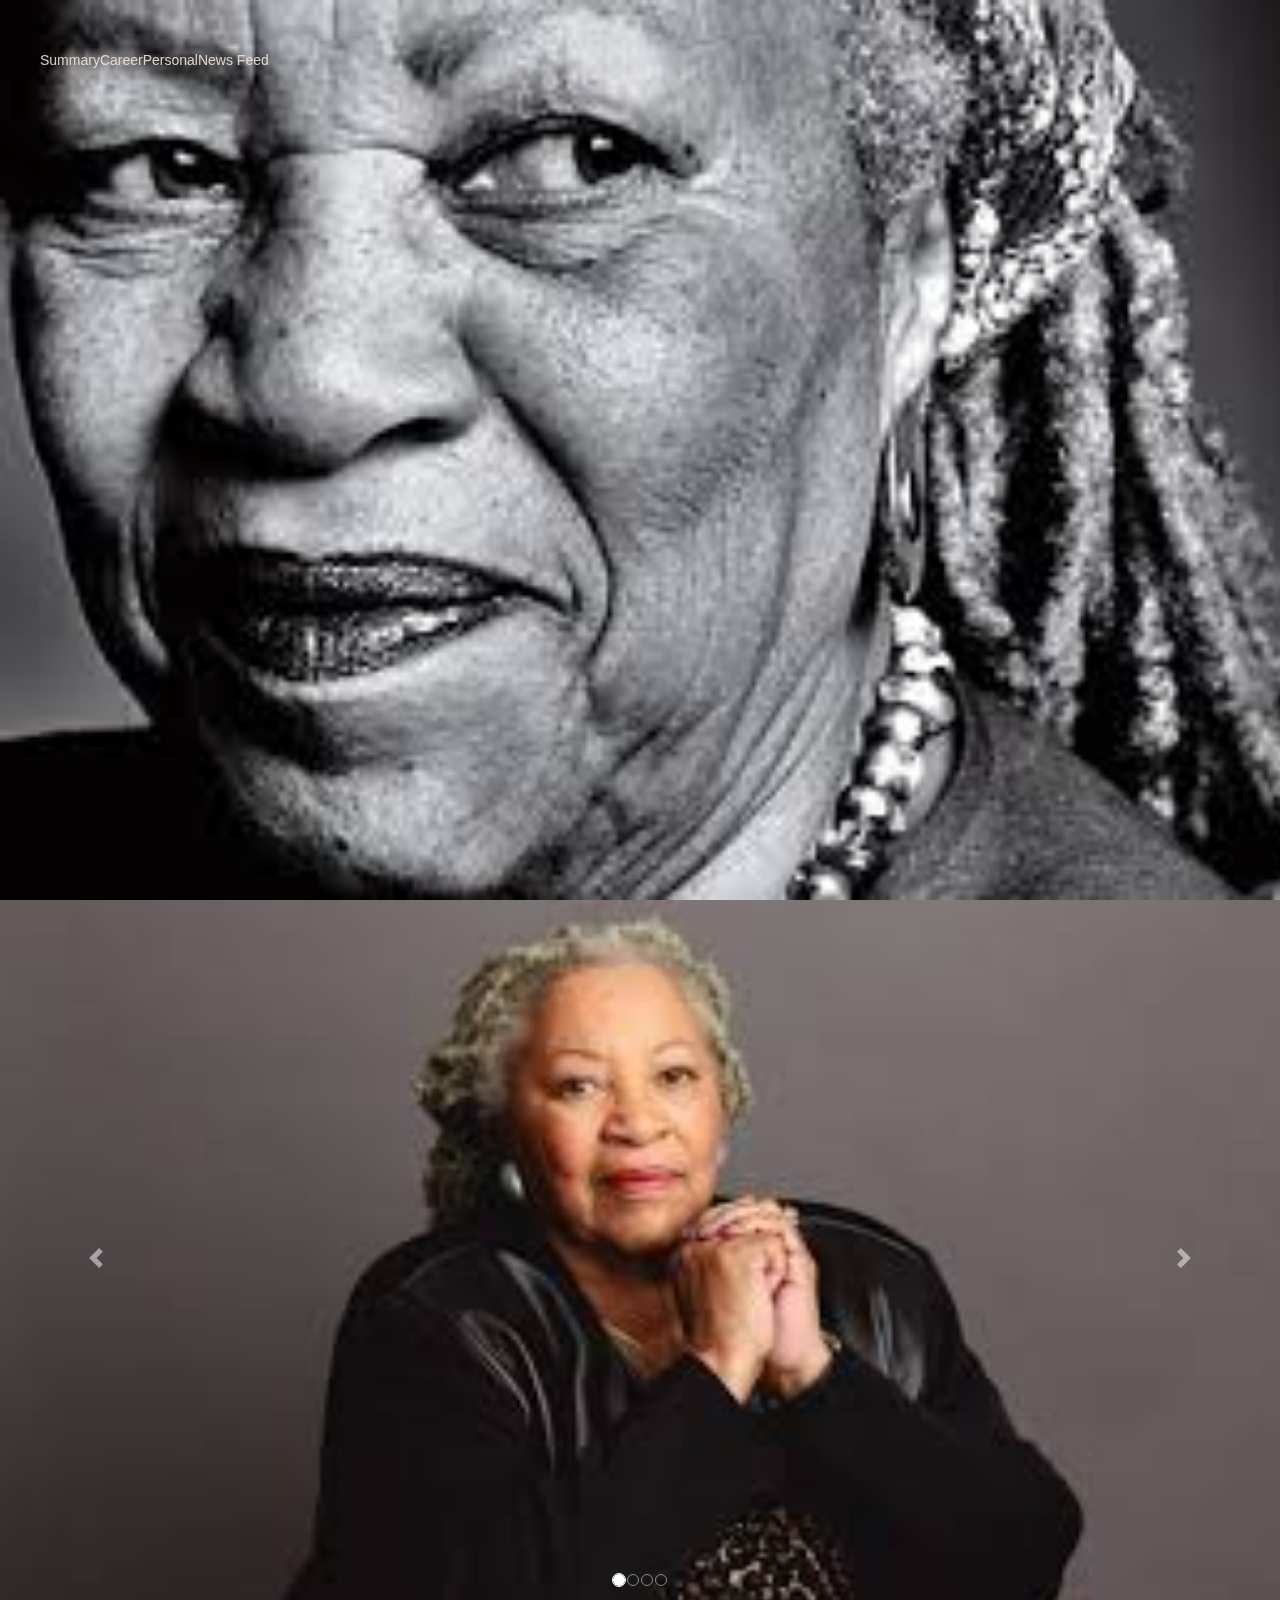
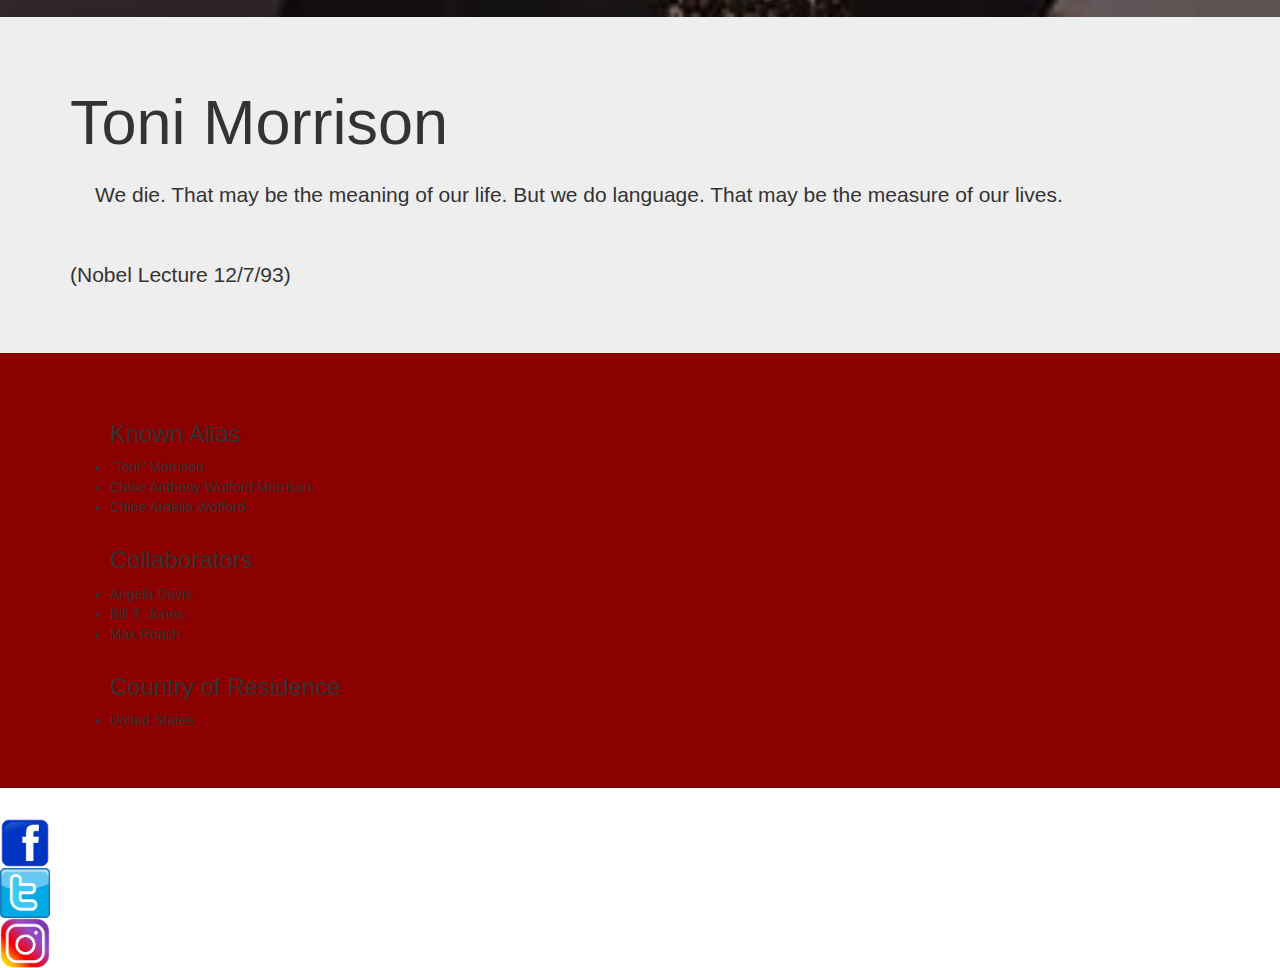
==== commit d9bcbd2e: "pulling down new master, made changes to header" ====
--- a/index.html
+++ b/index.html
@@ -9,6 +9,9 @@
    <link href="https://fonts.googleapis.com/css?family=Hepta+Slab&display=swap" rel="stylesheet">
    <link rel="stylesheet" href="src/styles/main.css">
    <link rel="stylesheet" href="https://stackpath.bootstrapcdn.com/bootstrap/4.3.1/css/bootstrap.min.css" integrity="sha384-ggOyR0iXCbMQv3Xipma34MD+dH/1fQ784/j6cY/iJTQUOhcWr7x9JvoRxT2MZw1T" crossorigin="anonymous">
+   <link rel="stylesheet" href="https://maxcdn.bootstrapcdn.com/bootstrap/3.4.0/css/bootstrap.min.css">
+   <script src="https://ajax.googleapis.com/ajax/libs/jquery/3.4.1/jquery.min.js"></script>
+   <script src="https://maxcdn.bootstrapcdn.com/bootstrap/3.4.0/js/bootstrap.min.js"></script>
    <title>Toni Morrison</title>
 </head>
 
@@ -114,7 +117,7 @@
                                  <img src="./src/img/photo-1475905050145-38c1d55af5c0.jpg" alt="toni-Loraine-Ohio">
                                  <div class="carousel-caption">
                                     <h3></h3>
-                                    <p style="font-style: italic">""</p>
+                                    <p>""</p>
                                  </div>
                               </div>
                            </div>
--- a/src/styles/main.css
+++ b/src/styles/main.css
@@ -1,5 +1,4 @@
-<<<<<<< HEAD
-<<<<<<< HEAD
+
 body{
     font-size: 1.2rem;
     margin: 0px;
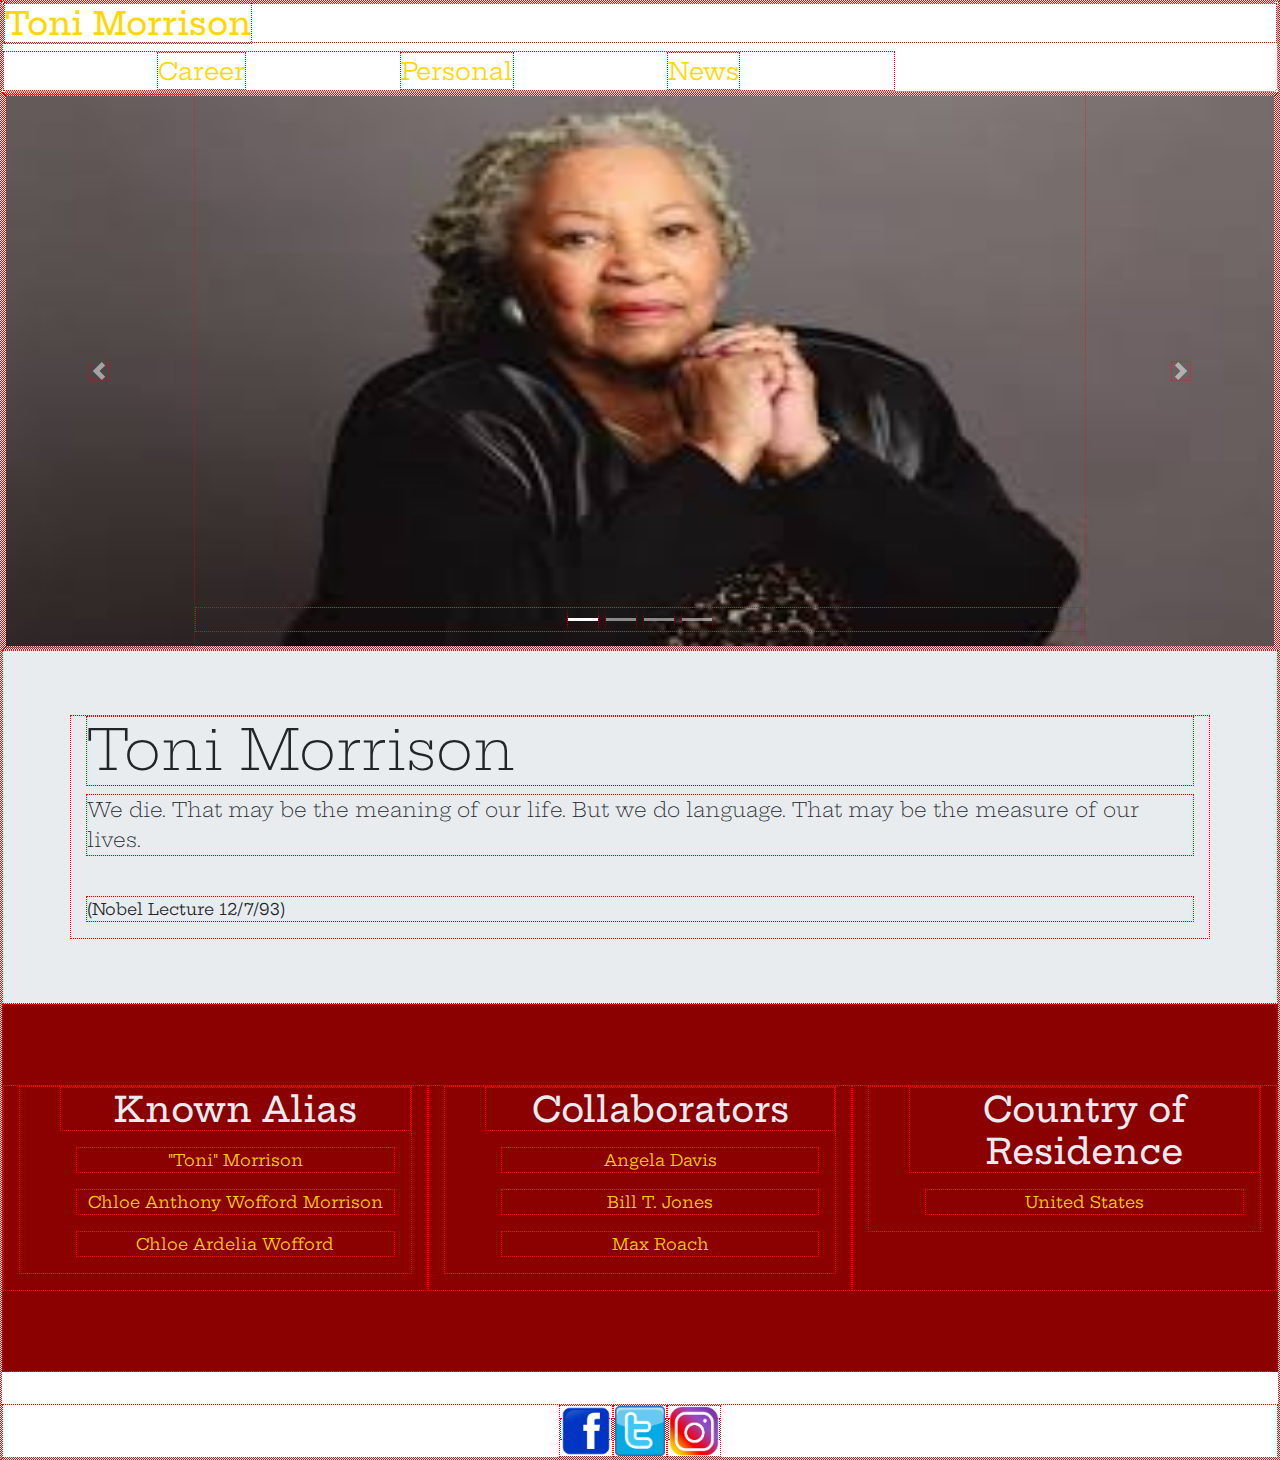
==== commit 016a9dbb: "updated flexbox again" ====
--- a/index.html
+++ b/index.html
@@ -9,172 +9,18 @@
    <link href="https://fonts.googleapis.com/css?family=Hepta+Slab&display=swap" rel="stylesheet">
    <link rel="stylesheet" href="src/styles/main.css">
    <link rel="stylesheet" href="https://stackpath.bootstrapcdn.com/bootstrap/4.3.1/css/bootstrap.min.css" integrity="sha384-ggOyR0iXCbMQv3Xipma34MD+dH/1fQ784/j6cY/iJTQUOhcWr7x9JvoRxT2MZw1T" crossorigin="anonymous">
-   <link rel="stylesheet" href="https://maxcdn.bootstrapcdn.com/bootstrap/3.4.0/css/bootstrap.min.css">
-   <script src="https://ajax.googleapis.com/ajax/libs/jquery/3.4.1/jquery.min.js"></script>
-   <script src="https://maxcdn.bootstrapcdn.com/bootstrap/3.4.0/js/bootstrap.min.js"></script>
    <title>Toni Morrison</title>
 </head>
 
 <body>
-   <div class="main-container">
-      <div class="parallax-Container">
-
-         <div id="top-image">
-            <nav class="nav">
-               <ul class="nav-list">
-                  <li><a href="executive.html">Summary</a></li>
-                  <li><a href="career.html">Career</a></li>
-                  <li><a href="personal.html">Personal</a></li>
-                  <li><a href="newsfeed.html">News Feed</a></li>
-               </ul>
-            </nav>
-         </div>
+   <header>
+      <!-- Main Navigation -->
+      <h1><a href="/index.html" rel="home">Toni Morrison</a></h1>
+      <div class="nav">
+         <a class="nav_link" href="/career.html" rel="Career">Career</a>
+         <a class="nav_link" href="/personal.html" rel="Personal">Personal</a>
+         <a class="nav_link" href="/news.html" rel="News">News</a>
       </div>
-      <div class="content-Container">
-  <!--Main-Section-Career-->
-         <section class="general-info">
-            <p style="color:black" class="">Born on February 18, 1931, in Lorain, Ohio, Toni Morrison is a Nobel Prize-
-               and Pulitzer Prize-winning novelist, editor and professor. Her novels are known for their epic themes,
-               exquisite language and richly detailed African American characters who are central to their
-               narratives.Toni Morrison was born in Lorain, Ohio, to Ramah (née Willis) and George
-               Wofford. She was the second of four children in a working-class, African-American family.[4]</p>
-            <p style="color:black" class="">Her mother
-               was born in Greenville, Alabama, and moved north with her family as a child. Her father grew up in
-               Cartersville, Georgia, and when he was about 15, white people lynched two black businessmen who lived on
-               his street. Morrison said: "He never told us that he'd seen bodies. But he had seen them. And that was
-               too traumatic, I think, for him."[5] Soon after the lynching, George Wofford moved to the racially
-               integrated town of Lorain, Ohio, in the hope of escaping racism and securing gainful employment in Ohio's
-               burgeoning industrial economy. He worked odd jobs and as a welder for U.S. Steel. Ramah Wofford was a
-               homemaker and a devout member of the African Methodist Episcopal Church.[6].</p>
-            <p style="color:black" class="ss-paragraphs">When Morrison was about two years old, her family's landlord
-               set fire to the house in which they lived, while they were home, because her parents could not pay the
-               rent. Her family responded to what she called this "bizarre form of evil" by laughing at the landlord
-               rather than falling into despair. Morrison later said her family's response demonstrated how to keep your
-               integrity and claim your own life in the face of acts of such "monumental crudeness."[7]</p>
-   <!--End Of Main-Section-Career-->
-            <section>
-            <h3>Skills: </h3>
-            <ul>
-               <li>Novelist</li>
-            </ul>
-         </section>
-            <h3 style="text-align: center">Published Work: </h3>
-            <div class="published-work">
-
-               <div class="card">
-                  <img src="./src/img/toni-God-Help.jpg" alt="toni morrison">
-               </div>
-
-               <div class="card">
-                  <img src="./src/img/toni-BluestEyes.jpg" alt="toni morrison">
-               </div>
-
-               <div class="card">
-                  <img src="./src/img/toni-Beloved.jpg" alt="toni morrison">
-               </div>
-            </div>
-
-            <!--Blue-Border-->
-            <div class="black-spacer">
-
-            </div>
-            <!--End-of-Blue-Border-->
-
-            <div class="bg-box">
-
-               <div>
-                  <div class="tester">
-                     <div class="placesLived">
-                        <h3>Places lived</h3>
-                        <div id="myCarousel" class="carousel slide" data-ride="carousel">
-                           <!-- Indicators -->
-                           <ol class="carousel-indicators">
-                              <li data-target="#myCarousel" data-slide-to="0" class="active"></li>
-                              <li data-target="#myCarousel" data-slide-to="1"></li>
-                              <li data-target="#myCarousel" data-slide-to="2"></li>
-                           </ol>
-
-                           <!-- Wrapper for slides -->
-                           <div class="carousel-inner">
-                              <div class="item active">
-                                 <img src="src/img/toni-New-York.jpg" alt="toni-New-York" style="width:100%;">
-                                 <div class="carousel-caption">
-                                    <h3>New York</h3>
-                                    <p style="font-style: italic">""</p>
-                                 </div>
-                              </div>
-
-                              <div class="item">
-                                 <img src="./src/img/photo-1530089711124-9ca31fb9e863.jpg" alt="toni-houston">
-                                 <div class="carousel-caption">
-                                    <h3>Houston</h3>
-                                    <p style="font-style: italic">"Tell us what it is to be a woman so that we may know
-                                       what it is to be a man"</p>
-                                 </div>
-                              </div>
-
-                              <div class="item">
-                                 <img src="./src/img/photo-1475905050145-38c1d55af5c0.jpg" alt="toni-Loraine-Ohio">
-                                 <div class="carousel-caption">
-                                    <h3></h3>
-                                    <p>""</p>
-                                 </div>
-                              </div>
-                           </div>
-
-                           <!-- Left and right controls -->
-                           <a class="left carousel-control" href="#myCarousel" data-slide="prev">
-                              <span class="glyphicon glyphicon-chevron-left"></span>
-                              <span class="sr-only">Previous</span>
-                           </a>
-                           <a class="right carousel-control" href="#myCarousel" data-slide="next">
-                              <span class="glyphicon glyphicon-chevron-right"></span>
-                              <span class="sr-only">Next</span>
-                           </a>
-                        </div>
-                     </div>
-                  </div>
-               </div>
-               <div>
-                  <h3>Collaborators: </h3>
-                  <ul>
-                     <li>Angela Davis</li>
-                  </ul>
-               </div>
-               <div>
-                  <h3>Accolades:</h3>
-                 <ol>
-                    <li>1975: Ohioana Book Award for Sula</li>
-                    <li>1977: National Book Critics Circle Award for Song of Solomon</li>
-                    <li>1977: American Academy and Institute of Arts and Letters Award</li>
-                    <li>1987–88: Robert F. Kennedy Book Awar</li>
-                    <li>1988: Helmerich Award</li>
-                    <li>1988: American Book Award for Beloved</li>
-                    <li>1988: Anisfield-Wolf Book Award in Race Relations for Beloved</li>
-                    <li>1988: Pulitzer Prize for Fiction for Beloved</li>
-                    <li>1988: Frederic G. Melcher Book Award for Beloved</li>
-                    <li>1988: Ohioana Career Medal for contributions to education, literature, and the humanities</li>
-                    <li>1988: Honorary Doctor of Laws at University of Pennsylvania[</li>
-                    <li>1989: Honorary Doctor of Letters at Harvard University</li>
-                    <li>1993: Nobel Prize in Literature</li>
-                    <li>1993: Commander of the Arts and Letters, Paris</li>
-                    <li>1994: Condorcet Medal, Paris</li>
-                    <li>1994: Rhegium Julii Prize for Literature</li>
-                    <li>2000: National Humanities Medal</li>
-                    <li>2005: Honorary Doctorate of Letters from University of Oxford</li>
-                    <li>2012: Presidential Medal of Freedom</li>
-                    <li>2013: The Nichols-Chancellor's Medal awarded by Vanderbilt University</li>
-                    <li>2013: Honorary Doctorate of Literature awarded by Princeton University</li>
-                    <li>2016: The Charles Eliot Norton Professorship in Poetry (The Norton Lectures), Harvard University</li>
-                    <li>2016: The Edward MacDowell Medal, awarded by the MacDowell Colony</li>
-                    <li>2018: The Thomas Jefferson Medal, awarded by The American Philosophical Society</li>
-                 </ol>
-               </div>
-            </div>
-
-         </section>
-      </div>
-   </div>
       <!-- Main Navigation END -->
    </header>
 
@@ -292,5 +138,6 @@
 <script src="https://cdnjs.cloudflare.com/ajax/libs/popper.js/1.14.7/umd/popper.min.js" integrity="sha384-UO2eT0CpHqdSJQ6hJty5KVphtPhzWj9WO1clHTMGa3JDZwrnQq4sF86dIHNDz0W1" crossorigin="anonymous"></script>
 <script src="https://stackpath.bootstrapcdn.com/bootstrap/4.3.1/js/bootstrap.min.js" integrity="sha384-JjSmVgyd0p3pXB1rRibZUAYoIIy6OrQ6VrjIEaFf/nJGzIxFDsf4x0xIM+B07jRM" crossorigin="anonymous"></script>
 
+</body>
 
-   <script src=src/script/main.js> </script> </body> </html>+</html>
--- a/src/styles/main.css
+++ b/src/styles/main.css
@@ -1,171 +1,54 @@
-
-body{
-    font-size: 1.2rem;
-    margin: 0px;
-    background-color: #ffc472;
-
-    font-family: 'Montserrat', sans-serif;
-    color: #d8d6d2;
+/*//////////////////// Main-content  //////////// */
+* { 
+  border: red dotted 1px;
+  box-sizing: inherit;
+  font-family: 'Hepta Slab', serif;
 }
 
-.main-container{
-    perspective: 1px;
-    transform-style: preserve-3d;
-    height: 100vh;
-    overflow-x: hidden;
-    overflow-y: scroll;
+.news_wrapper {
+  display: flex;
+  justify-content: center;
 }
 
-#top-image{
-    background: url(../img/Toni2.jpg) no-repeat;
-    position: relative;
-    display: table;
-    background-size: cover;
-    width: 100%;
-    min-height: 700px;
+.news_container {
+  display: flex;
+  flex-flow: wrap column;
+  max-width: 70%;
+  
 
 }
 
-.parallax-Container{
-    display: flex;
-  flex: 1 0 auto;
-  position: relative;
-  height: 100vh;
-  transform: translateZ(-1px) scale(2);
-  z-index: -1;
+.news_card {
+  display: flex;
+  flex-flow: row;
+  justify-content: space-between;
+
+  
 }
 
-.content-Container{
-    display: block;
-  position: relative;
-  z-index: 1;
-}
-.nav-list{
-    display: flex;
-    flex-direction: row;
-    color: #f0e4dbe3;
-    justify-content: space-evenly;
-    list-style: none;
-    margin-top: 50px;
+.news_card a {
+  /* flex-grow: 1; */
+  background: url("/images/news1.jpg");
+    background-size: cover;
+    align-items: flex-end;
+    max-width: 450px;
+    max-height: 450px;
+    overflow-y: scroll;
+    overflow-x: scroll;
 }
 
-.nav-list a{
-    color: #f0e4dbe3;
-    text-decoration: none;
-}
-.nav-list a:hover{
-    color: coral;
+.news_card article h2 {
+  padding-left: 1.7em;
 }
 
-.published-work{
-    display: flex;
-    flex-flow: row wrap;
-    justify-content: space-evenly;
-    align-items: flex-start;
+.news_card article {
+  /* flex-grow: 2; */
 }
 
-.published-work img{
-    width: 400px;
+.news_card_list {
+  list-style: none;
 }
 
-.card{
-    box-shadow: 0 4px 8px 0 rgba(0,0,0,0.2);
-    transition: 0.3s; 
-    border-radius: 5px; 
-}
-.card:hover {
-    box-shadow: 0 8px 16px 0 rgba(0,0,0,0.2);
-  }
-
-.black-spacer{
-    margin-top: 10px;
-    width: 100%;
-    min-height: 150px;
-    background-color: #98c2d6ef;
-
-    -moz-box-shadow:    inset 0 0 10px #3b280ca8;
-    -webkit-box-shadow: inset 0 0 10px #3b280ca8;
-    box-shadow:         inset 0 0 10px #3b280ca8;
-  }
-.general-info p{
-      text-align: center;
-  }
-
-  .bg-box{
-      background-color: #e9ecef;
-  }
-
-  body{
-    font-family: 'Montserrat', sans-serif;
-    margin: 0px;
-    margin-bottom: -15px;
-    
-}
-
-.nav--ul {
-    list-style: none;
-
-}
-
-.nav--li {
-    display: inline;
-    padding: 5px;  
-}
-
-#home{
-    background: url() no-repeat;
-    background-color: rgba(48, 59, 48, 0.603);
-    display: table;
-    position: relative;
-    width: 100%;
-    min-height: 700px;
-    background-size: cover;  
-}
-.main-title{
-    text-align: center;
-    align-items: baseline;
-    font-size: 3.5rem;
-    color: #f0e4dbe3;
-    margin-top: 50px;
-    letter-spacing: 3px;
-}
-.nav-list{
-    display: flex;
-    flex-direction: row;
-    color: #f0e4dbe3;
-    justify-content: space-evenly;
-    list-style: none;
-}
-
-.nav-list a{
-    color: #f0e4dbe3;
-    text-decoration: none;
-}
-.nav-list a:hover{
-    color: coral;
-}
-
-
-.placesLived{
-    text-align: center;
-    align-items: baseline;
-    font-size: 3.5rem;
-    color: #f0e4dbe3;
-    margin-top: 50px;
-    letter-spacing: 3px;
-    font-family: 'Montserrat', sans-serif
-}
-
-=======
-* {
-  box-sizing: border-box;
-=======
-/*//////////////////// Main-content  //////////// */
-* { 
-  box-sizing: inherit;
-  font-family: 'Hepta Slab', serif;
->>>>>>> master
-}
 .carousel-inner > .carousel-item > img {
   width: 100%;
   height: 550px;
@@ -200,9 +83,12 @@
   display: flex;
   justify-content: space-evenly;
   border-radius: 5px;
-  background-color: rgba(245, 134, 52, 1);
-  color: black;
+  background-color: black
   padding-left: 1%;
+}
+
+header a {
+  color: gold;
 }
 
 h1 {
@@ -251,4 +137,4 @@
     flex-direction: row;
     justify-content: space-evenly;
 }
->>>>>>> master
+
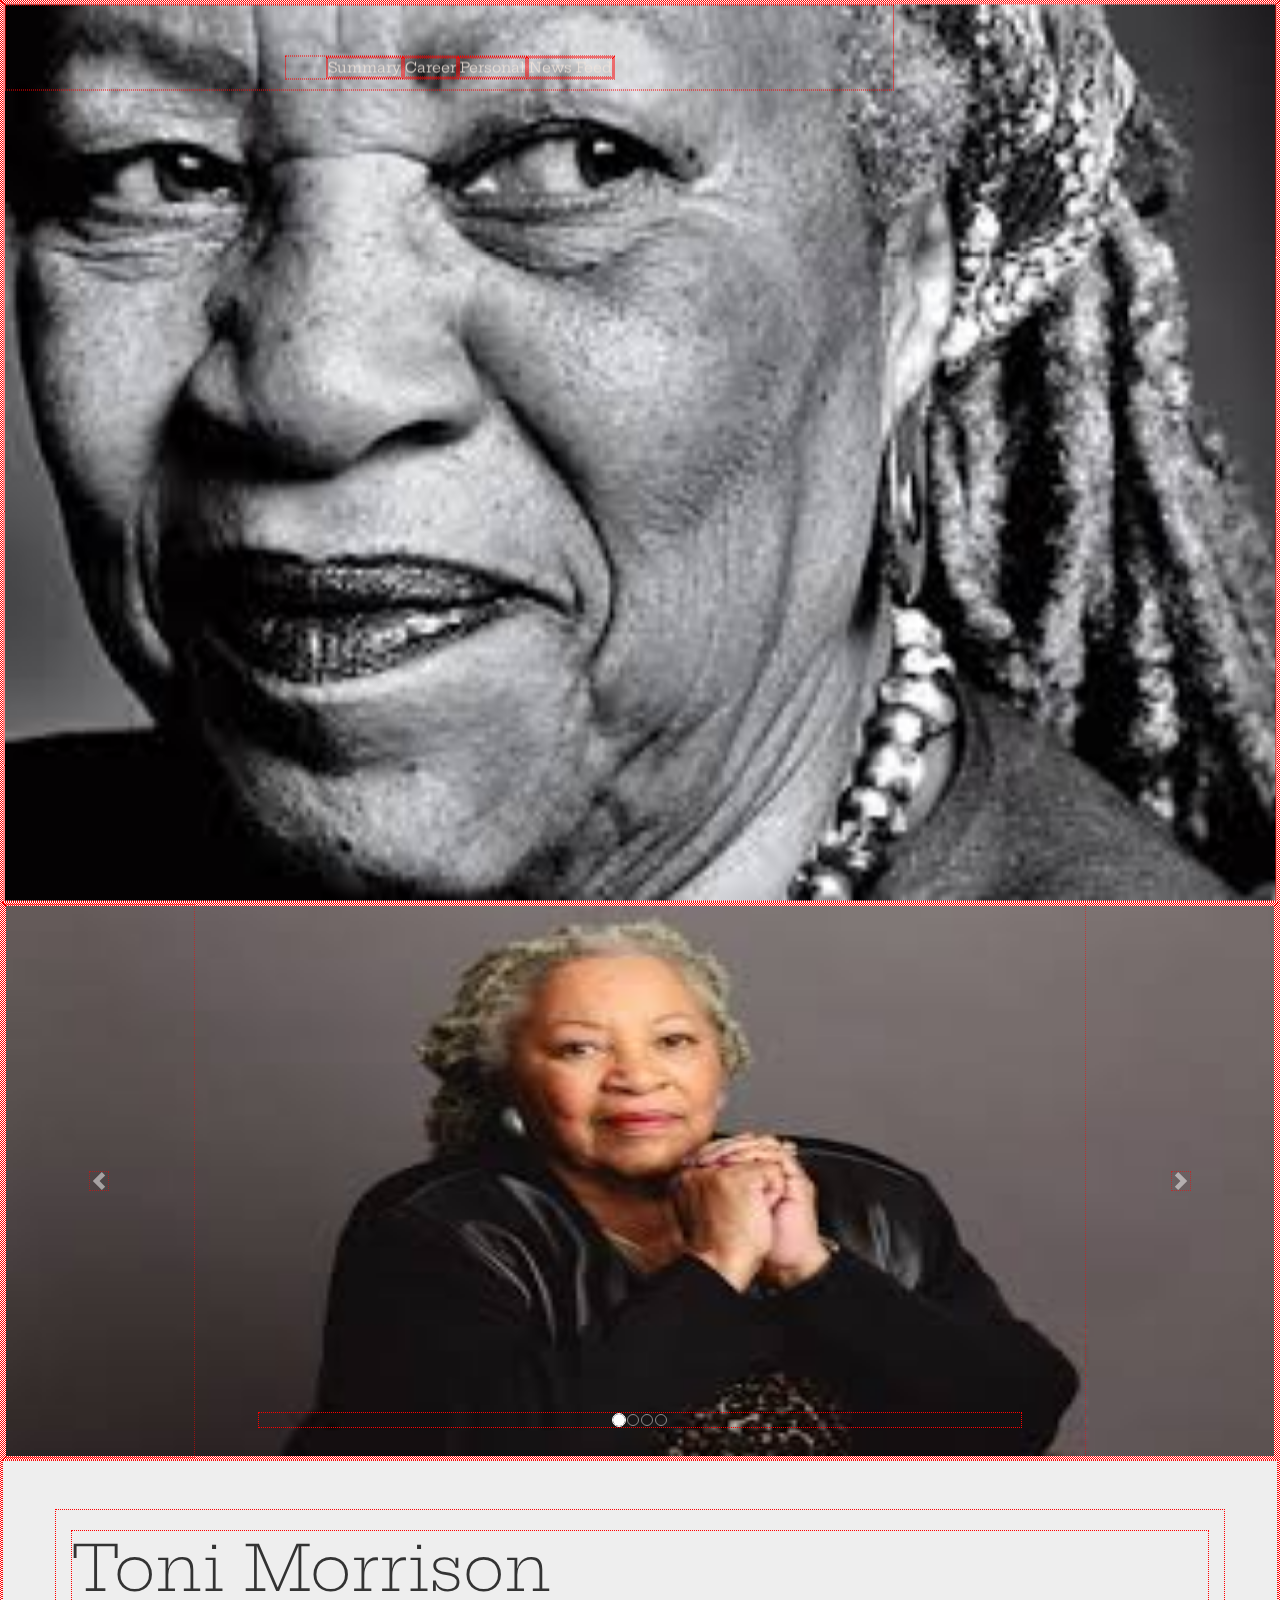
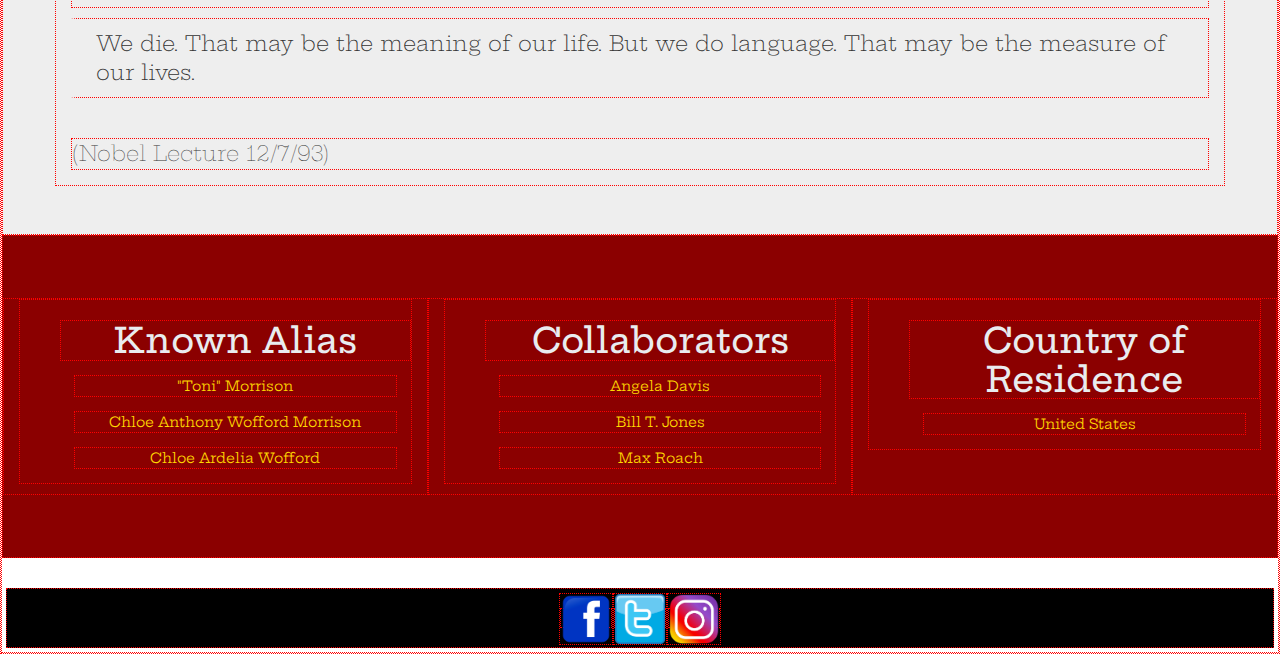
==== commit 27ca319d: "Merge pull request #14 from nss-day-cohort-35/ss-career-tribute" ====
--- a/index.html
+++ b/index.html
@@ -9,18 +9,172 @@
    <link href="https://fonts.googleapis.com/css?family=Hepta+Slab&display=swap" rel="stylesheet">
    <link rel="stylesheet" href="src/styles/main.css">
    <link rel="stylesheet" href="https://stackpath.bootstrapcdn.com/bootstrap/4.3.1/css/bootstrap.min.css" integrity="sha384-ggOyR0iXCbMQv3Xipma34MD+dH/1fQ784/j6cY/iJTQUOhcWr7x9JvoRxT2MZw1T" crossorigin="anonymous">
+   <link rel="stylesheet" href="https://maxcdn.bootstrapcdn.com/bootstrap/3.4.0/css/bootstrap.min.css">
+   <script src="https://ajax.googleapis.com/ajax/libs/jquery/3.4.1/jquery.min.js"></script>
+   <script src="https://maxcdn.bootstrapcdn.com/bootstrap/3.4.0/js/bootstrap.min.js"></script>
    <title>Toni Morrison</title>
 </head>
 
 <body>
-   <header>
-      <!-- Main Navigation -->
-      <h1><a href="/index.html" rel="home">Toni Morrison</a></h1>
-      <div class="nav">
-         <a class="nav_link" href="/career.html" rel="Career">Career</a>
-         <a class="nav_link" href="/personal.html" rel="Personal">Personal</a>
-         <a class="nav_link" href="/news.html" rel="News">News</a>
-      </div>
+   <div class="main-container">
+      <div class="parallax-Container">
+
+         <div id="top-image">
+            <nav class="nav">
+               <ul class="nav-list">
+                  <li><a href="executive.html">Summary</a></li>
+                  <li><a href="career.html">Career</a></li>
+                  <li><a href="personal.html">Personal</a></li>
+                  <li><a href="newsfeed.html">News Feed</a></li>
+               </ul>
+            </nav>
+         </div>
+      </div>
+      <div class="content-Container">
+  <!--Main-Section-Career-->
+         <section class="general-info">
+            <p style="color:black" class="">Born on February 18, 1931, in Lorain, Ohio, Toni Morrison is a Nobel Prize-
+               and Pulitzer Prize-winning novelist, editor and professor. Her novels are known for their epic themes,
+               exquisite language and richly detailed African American characters who are central to their
+               narratives.Toni Morrison was born in Lorain, Ohio, to Ramah (née Willis) and George
+               Wofford. She was the second of four children in a working-class, African-American family.[4]</p>
+            <p style="color:black" class="">Her mother
+               was born in Greenville, Alabama, and moved north with her family as a child. Her father grew up in
+               Cartersville, Georgia, and when he was about 15, white people lynched two black businessmen who lived on
+               his street. Morrison said: "He never told us that he'd seen bodies. But he had seen them. And that was
+               too traumatic, I think, for him."[5] Soon after the lynching, George Wofford moved to the racially
+               integrated town of Lorain, Ohio, in the hope of escaping racism and securing gainful employment in Ohio's
+               burgeoning industrial economy. He worked odd jobs and as a welder for U.S. Steel. Ramah Wofford was a
+               homemaker and a devout member of the African Methodist Episcopal Church.[6].</p>
+            <p style="color:black" class="ss-paragraphs">When Morrison was about two years old, her family's landlord
+               set fire to the house in which they lived, while they were home, because her parents could not pay the
+               rent. Her family responded to what she called this "bizarre form of evil" by laughing at the landlord
+               rather than falling into despair. Morrison later said her family's response demonstrated how to keep your
+               integrity and claim your own life in the face of acts of such "monumental crudeness."[7]</p>
+   <!--End Of Main-Section-Career-->
+            <section>
+            <h3>Skills: </h3>
+            <ul>
+               <li>Novelist</li>
+            </ul>
+         </section>
+            <h3 style="text-align: center">Published Work: </h3>
+            <div class="published-work">
+
+               <div class="card">
+                  <img src="./src/img/toni-God-Help.jpg" alt="toni morrison">
+               </div>
+
+               <div class="card">
+                  <img src="./src/img/toni-BluestEyes.jpg" alt="toni morrison">
+               </div>
+
+               <div class="card">
+                  <img src="./src/img/toni-Beloved.jpg" alt="toni morrison">
+               </div>
+            </div>
+
+            <!--Blue-Border-->
+            <div class="black-spacer">
+
+            </div>
+            <!--End-of-Blue-Border-->
+
+            <div class="bg-box">
+
+               <div>
+                  <div class="tester">
+                     <div class="placesLived">
+                        <h3>Places lived</h3>
+                        <div id="myCarousel" class="carousel slide" data-ride="carousel">
+                           <!-- Indicators -->
+                           <ol class="carousel-indicators">
+                              <li data-target="#myCarousel" data-slide-to="0" class="active"></li>
+                              <li data-target="#myCarousel" data-slide-to="1"></li>
+                              <li data-target="#myCarousel" data-slide-to="2"></li>
+                           </ol>
+
+                           <!-- Wrapper for slides -->
+                           <div class="carousel-inner">
+                              <div class="item active">
+                                 <img src="src/img/toni-New-York.jpg" alt="toni-New-York" style="width:100%;">
+                                 <div class="carousel-caption">
+                                    <h3>New York</h3>
+                                    <p style="font-style: italic">""</p>
+                                 </div>
+                              </div>
+
+                              <div class="item">
+                                 <img src="./src/img/photo-1530089711124-9ca31fb9e863.jpg" alt="toni-houston">
+                                 <div class="carousel-caption">
+                                    <h3>Houston</h3>
+                                    <p style="font-style: italic">"Tell us what it is to be a woman so that we may know
+                                       what it is to be a man"</p>
+                                 </div>
+                              </div>
+
+                              <div class="item">
+                                 <img src="./src/img/photo-1475905050145-38c1d55af5c0.jpg" alt="toni-Loraine-Ohio">
+                                 <div class="carousel-caption">
+                                    <h3></h3>
+                                    <p>""</p>
+                                 </div>
+                              </div>
+                           </div>
+
+                           <!-- Left and right controls -->
+                           <a class="left carousel-control" href="#myCarousel" data-slide="prev">
+                              <span class="glyphicon glyphicon-chevron-left"></span>
+                              <span class="sr-only">Previous</span>
+                           </a>
+                           <a class="right carousel-control" href="#myCarousel" data-slide="next">
+                              <span class="glyphicon glyphicon-chevron-right"></span>
+                              <span class="sr-only">Next</span>
+                           </a>
+                        </div>
+                     </div>
+                  </div>
+               </div>
+               <div>
+                  <h3>Collaborators: </h3>
+                  <ul>
+                     <li>Angela Davis</li>
+                  </ul>
+               </div>
+               <div>
+                  <h3>Accolades:</h3>
+                 <ol>
+                    <li>1975: Ohioana Book Award for Sula</li>
+                    <li>1977: National Book Critics Circle Award for Song of Solomon</li>
+                    <li>1977: American Academy and Institute of Arts and Letters Award</li>
+                    <li>1987–88: Robert F. Kennedy Book Awar</li>
+                    <li>1988: Helmerich Award</li>
+                    <li>1988: American Book Award for Beloved</li>
+                    <li>1988: Anisfield-Wolf Book Award in Race Relations for Beloved</li>
+                    <li>1988: Pulitzer Prize for Fiction for Beloved</li>
+                    <li>1988: Frederic G. Melcher Book Award for Beloved</li>
+                    <li>1988: Ohioana Career Medal for contributions to education, literature, and the humanities</li>
+                    <li>1988: Honorary Doctor of Laws at University of Pennsylvania[</li>
+                    <li>1989: Honorary Doctor of Letters at Harvard University</li>
+                    <li>1993: Nobel Prize in Literature</li>
+                    <li>1993: Commander of the Arts and Letters, Paris</li>
+                    <li>1994: Condorcet Medal, Paris</li>
+                    <li>1994: Rhegium Julii Prize for Literature</li>
+                    <li>2000: National Humanities Medal</li>
+                    <li>2005: Honorary Doctorate of Letters from University of Oxford</li>
+                    <li>2012: Presidential Medal of Freedom</li>
+                    <li>2013: The Nichols-Chancellor's Medal awarded by Vanderbilt University</li>
+                    <li>2013: Honorary Doctorate of Literature awarded by Princeton University</li>
+                    <li>2016: The Charles Eliot Norton Professorship in Poetry (The Norton Lectures), Harvard University</li>
+                    <li>2016: The Edward MacDowell Medal, awarded by the MacDowell Colony</li>
+                    <li>2018: The Thomas Jefferson Medal, awarded by The American Philosophical Society</li>
+                 </ol>
+               </div>
+            </div>
+
+         </section>
+      </div>
+   </div>
       <!-- Main Navigation END -->
    </header>
 
@@ -138,6 +292,5 @@
 <script src="https://cdnjs.cloudflare.com/ajax/libs/popper.js/1.14.7/umd/popper.min.js" integrity="sha384-UO2eT0CpHqdSJQ6hJty5KVphtPhzWj9WO1clHTMGa3JDZwrnQq4sF86dIHNDz0W1" crossorigin="anonymous"></script>
 <script src="https://stackpath.bootstrapcdn.com/bootstrap/4.3.1/js/bootstrap.min.js" integrity="sha384-JjSmVgyd0p3pXB1rRibZUAYoIIy6OrQ6VrjIEaFf/nJGzIxFDsf4x0xIM+B07jRM" crossorigin="anonymous"></script>
 
-</body>
-
-</html>
+
+   <script src=src/script/main.js> </script> </body> </html>--- a/src/styles/main.css
+++ b/src/styles/main.css
@@ -1,8 +1,170 @@
+
+body{
+    font-size: 1.2rem;
+    margin: 0px;
+    background-color: #ffc472;
+
+    font-family: 'Montserrat', sans-serif;
+    color: #d8d6d2;
+}
+
+.main-container{
+    perspective: 1px;
+    transform-style: preserve-3d;
+    height: 100vh;
+    overflow-x: hidden;
+    overflow-y: scroll;
+}
+
+#top-image{
+    background: url(../img/Toni2.jpg) no-repeat;
+    position: relative;
+    display: table;
+    background-size: cover;
+    width: 100%;
+    min-height: 700px;
+
+}
+
+.parallax-Container{
+    display: flex;
+  flex: 1 0 auto;
+  position: relative;
+  height: 100vh;
+  transform: translateZ(-1px) scale(2);
+  z-index: -1;
+}
+
+.content-Container{
+    display: block;
+  position: relative;
+  z-index: 1;
+}
+.nav-list{
+    display: flex;
+    flex-direction: row;
+    color: #f0e4dbe3;
+    justify-content: space-evenly;
+    list-style: none;
+    margin-top: 50px;
+}
+
+.nav-list a{
+    color: #f0e4dbe3;
+    text-decoration: none;
+}
+.nav-list a:hover{
+    color: coral;
+}
+
+.published-work{
+    display: flex;
+    flex-flow: row wrap;
+    justify-content: space-evenly;
+    align-items: flex-start;
+}
+
+.published-work img{
+    width: 400px;
+}
+
+.card{
+    box-shadow: 0 4px 8px 0 rgba(0,0,0,0.2);
+    transition: 0.3s; 
+    border-radius: 5px; 
+}
+.card:hover {
+    box-shadow: 0 8px 16px 0 rgba(0,0,0,0.2);
+  }
+
+.black-spacer{
+    margin-top: 10px;
+    width: 100%;
+    min-height: 150px;
+    background-color: #98c2d6ef;
+
+    -moz-box-shadow:    inset 0 0 10px #3b280ca8;
+    -webkit-box-shadow: inset 0 0 10px #3b280ca8;
+    box-shadow:         inset 0 0 10px #3b280ca8;
+  }
+.general-info p{
+      text-align: center;
+  }
+
+  .bg-box{
+      background-color: #e9ecef;
+  }
+
+  body{
+    font-family: 'Montserrat', sans-serif;
+    margin: 0px;
+    margin-bottom: -15px;
+    
+}
+
+.nav--ul {
+    list-style: none;
+
+}
+
+.nav--li {
+    display: inline;
+    padding: 5px;  
+}
+
+#home{
+    background: url() no-repeat;
+    background-color: rgba(48, 59, 48, 0.603);
+    display: table;
+    position: relative;
+    width: 100%;
+    min-height: 700px;
+    background-size: cover;  
+}
+.main-title{
+    text-align: center;
+    align-items: baseline;
+    font-size: 3.5rem;
+    color: #f0e4dbe3;
+    margin-top: 50px;
+    letter-spacing: 3px;
+}
+.nav-list{
+    display: flex;
+    flex-direction: row;
+    color: #f0e4dbe3;
+    justify-content: space-evenly;
+    list-style: none;
+}
+
+.nav-list a{
+    color: #f0e4dbe3;
+    text-decoration: none;
+}
+.nav-list a:hover{
+    color: coral;
+}
+
+
+.placesLived{
+    text-align: center;
+    align-items: baseline;
+    font-size: 3.5rem;
+    color: #f0e4dbe3;
+    margin-top: 50px;
+    letter-spacing: 3px;
+    font-family: 'Montserrat', sans-serif
+}
+
+
+ 
+
 /*//////////////////// Main-content  //////////// */
 * { 
   border: red dotted 1px;
   box-sizing: inherit;
   font-family: 'Hepta Slab', serif;
+
 }
 
 .news_wrapper {
@@ -83,32 +245,26 @@
   display: flex;
   justify-content: space-evenly;
   border-radius: 5px;
-  background-color: black
+  background-color: rgb(0, 0, 0);
+  color: black;
   padding-left: 1%;
 }
 
-header a {
-  color: gold;
-}
-
-h1 {
-    margin-block-start: 0.67em;
-    margin-block-end: 0.67em;
-    margin-inline-start: 0px;
-    margin-inline-end: 0px;
-}
-
 .nav {
     display: flex;
     justify-content: space-evenly;
-    color: black;
+    color: white;
     width: 70%;
     text-align: center;
     align-items: center;   
 }
 
-header h1 {
-    font-size: 2em;    
+header> h1 {
+  margin-block-start: 0.67em;
+  margin-block-end: 0.67em;
+  margin-inline-start: 0px;
+  margin-inline-end: 0px;
+  font-size: 2em;    
 }
 
 .nav_link {
@@ -117,24 +273,59 @@
 }
     
 .footerPage{ /* Footer CSS for all pages */
-    display: flex;
-    flex-flow: row;
-    justify-content: center;
+  background-color: black;
+  display: flex;
+  flex-flow: row;
+  justify-content: center;
+  margin: 4px;
+  padding-top: 4px;
+  padding-bottom: 2px;
 }
 
 .personalHeader{ /* h1 for personal.html */
-    text-align: center;
+  text-align: center;
+  vertical-align: 100%;
+  text-shadow: 1px 1px rgb(116, 116, 116);
+  font-weight: bolder;
+  margin-top: 10px;
+  width: 100%;
+  height:auto;
+  background-color: #98c2d6ef;
+  -moz-box-shadow:    inset 0 0 10px #3b280ca8;
+  -webkit-box-shadow: inset 0 0 10px #3b280ca8;
+  box-shadow:         inset 0 0 10px #3b280ca8;  
+}
+
+.personalHeader > h1{ /* H1 and H2 settings for personal header */
+  padding-top: 10px;
+}
+
+.personalHeader > h2{
+  padding-bottom: 10px;
 }
 
 .divPersonalDateList{ /* css for each list of date and place */
-    display: flex;
-    flex-direction: column;
-    border: 2px solid black;
+  display: flex;
+  flex-direction: column;
+  background-color: #800000;
+  border-style: outset;
+  border-width: 7px;
+  border-color: #800000;
+  color: #ffffff;
+  padding: 5px 10px;
+  margin-bottom: 40px;
+  margin-top: 20px;
 }
 
 .personalDiv{ /* contains each personal date list */
-    display:flex;
-    flex-direction: row;
-    justify-content: space-evenly;
-}
-
+  display:flex;
+  flex-direction: row;
+  justify-content: space-evenly;
+  text-align: center;
+}
+
+#personalBody{ /*Affects the body of the personal homepage*/
+  background-color: #e9ecef;
+  font-family: 'Libre Baskerville', serif;
+}
+
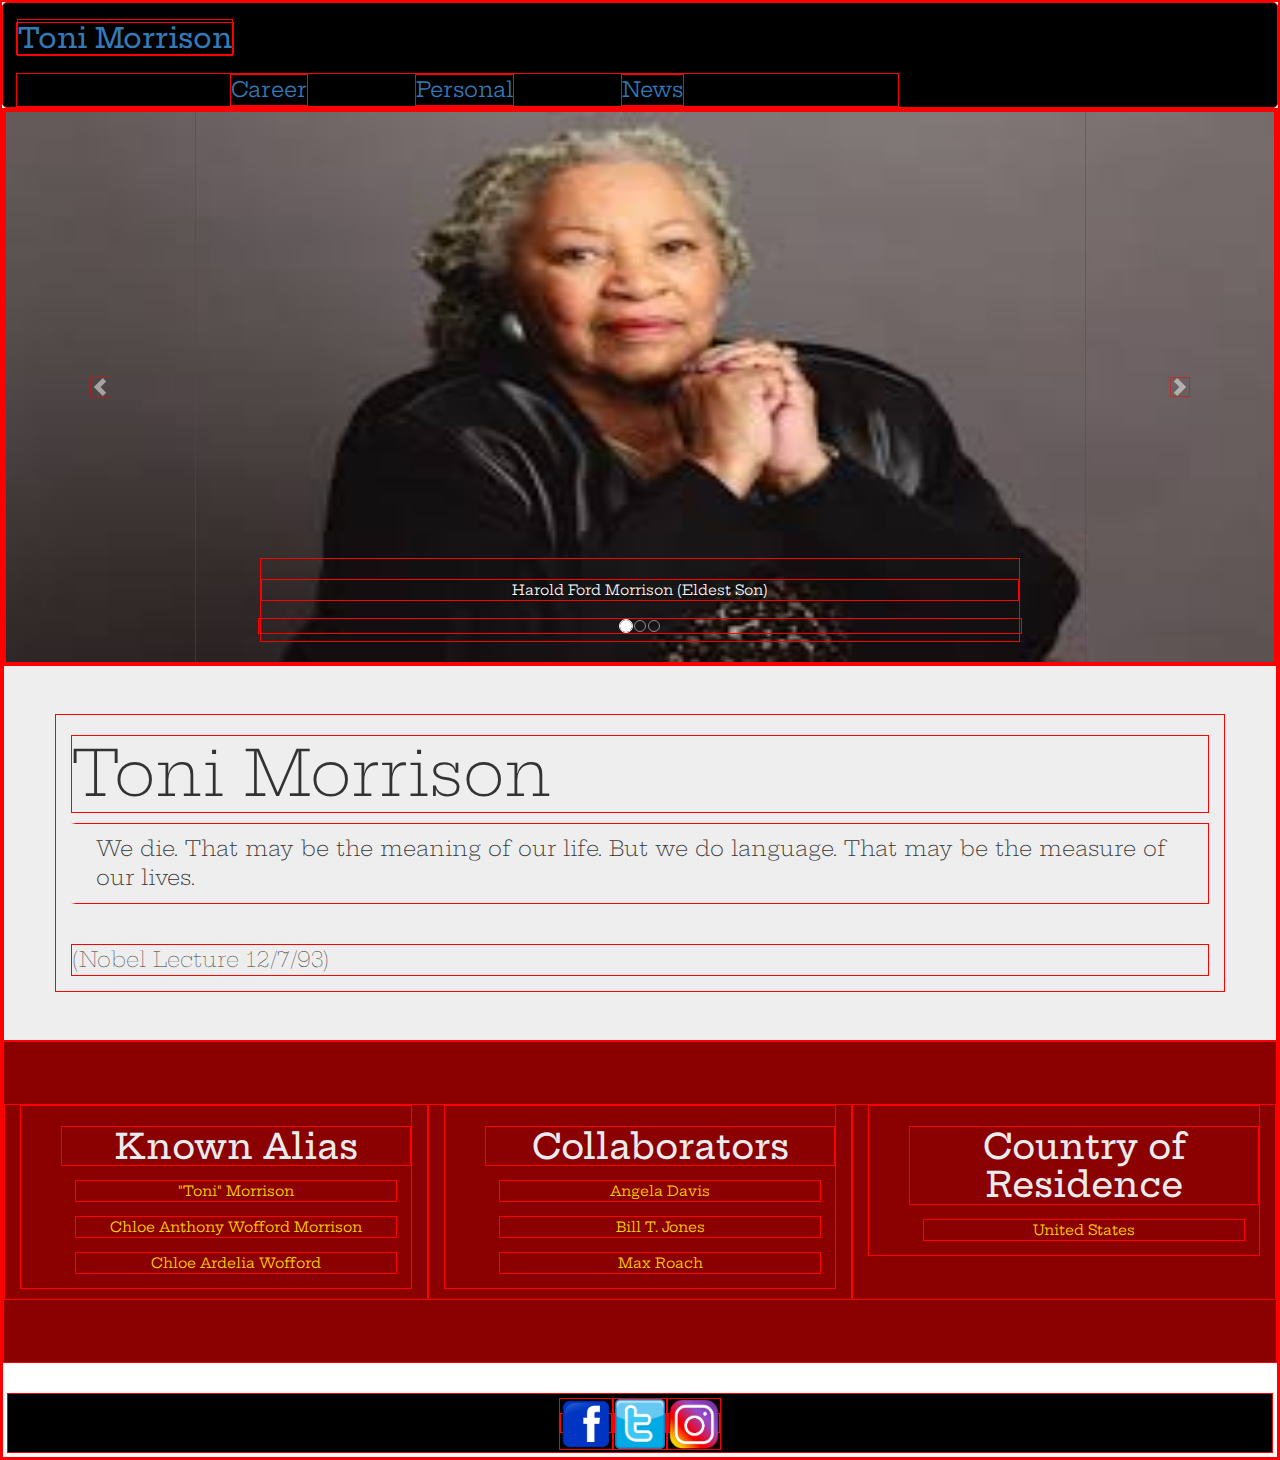
==== commit afef6031: "restored index" ====
--- a/index.html
+++ b/index.html
@@ -1,4 +1,3 @@
-
 <!DOCTYPE html>
 <html lang=en>
 
@@ -16,217 +15,62 @@
 </head>
 
 <body>
-   <div class="main-container">
-      <div class="parallax-Container">
+  <header>
+  <!----Main Navigation-->
+    <h1><a href="/index.html" rel="home">Toni Morrison</a></h1>
+    <div class="nav">
+      <a class="nav_link" href="career.html">Career</a>
+      <a class="nav_link" href="personal.html">Personal</a>
+      <a class="nav_link" href="news.html">News</a>
+    </div>
+    <!----Main Navigation END-->
+</header>
 
-         <div id="top-image">
-            <nav class="nav">
-               <ul class="nav-list">
-                  <li><a href="executive.html">Summary</a></li>
-                  <li><a href="career.html">Career</a></li>
-                  <li><a href="personal.html">Personal</a></li>
-                  <li><a href="newsfeed.html">News Feed</a></li>
-               </ul>
-            </nav>
-         </div>
+<!--Image Carousel Container -->
+<div class="bd-example">
+  <div id="carouselExampleCaptions" class="carousel slide carousel-fade" class="vh-100" data-ride="carousel">
+      <ol class="carousel-indicators">
+          <li data-target="#carouselExampleCaptions" data-slide-to="0" class="active"></li>
+          <li data-target="#carouselExampleCaptions" data-slide-to="1"></li>
+          <li data-target="#carouselExampleCaptions" data-slide-to="2"></li>
+      </ol>
+      <div class="carousel-inner">
+          <div class="carousel-item active">
+              <img src="src/img/Toni1.jpg" class="d-block w-100" alt="">
+              <div class="carousel-caption">
+                  <!--This what you need to replace with-->
+                  <p>Harold Ford Morrison (Eldest Son)</p>
+              </div>
+          </div>
+          <div class="carousel-item">
+              <img src="src/img/Toni2.jpg" class="d-block w-100" alt="">
+              <div class="carousel-caption">
+                  <p>Slade Morrison (Youngest Son. Died at 45 years)</p>
+              </div>
+          </div>
+          <div class="carousel-item ">
+              <img src="src/img/Toni3.jpg" class="d-block w-100" alt="">
+              <div class="carousel-caption">
+                  <p>Harold Morrison, married to Toni from 1958 to 1964</p>
+              </div>
+          </div>
+          <div class="carousel-item">
+            <img src="src/img/Toni4.jpg" class="d-block w-100" alt="">
+            <div class="carousel-caption">
+                <p>Slade Morrison (Youngest Son. Died at 45 years)</p>
+            </div>
       </div>
-      <div class="content-Container">
-  <!--Main-Section-Career-->
-         <section class="general-info">
-            <p style="color:black" class="">Born on February 18, 1931, in Lorain, Ohio, Toni Morrison is a Nobel Prize-
-               and Pulitzer Prize-winning novelist, editor and professor. Her novels are known for their epic themes,
-               exquisite language and richly detailed African American characters who are central to their
-               narratives.Toni Morrison was born in Lorain, Ohio, to Ramah (née Willis) and George
-               Wofford. She was the second of four children in a working-class, African-American family.[4]</p>
-            <p style="color:black" class="">Her mother
-               was born in Greenville, Alabama, and moved north with her family as a child. Her father grew up in
-               Cartersville, Georgia, and when he was about 15, white people lynched two black businessmen who lived on
-               his street. Morrison said: "He never told us that he'd seen bodies. But he had seen them. And that was
-               too traumatic, I think, for him."[5] Soon after the lynching, George Wofford moved to the racially
-               integrated town of Lorain, Ohio, in the hope of escaping racism and securing gainful employment in Ohio's
-               burgeoning industrial economy. He worked odd jobs and as a welder for U.S. Steel. Ramah Wofford was a
-               homemaker and a devout member of the African Methodist Episcopal Church.[6].</p>
-            <p style="color:black" class="ss-paragraphs">When Morrison was about two years old, her family's landlord
-               set fire to the house in which they lived, while they were home, because her parents could not pay the
-               rent. Her family responded to what she called this "bizarre form of evil" by laughing at the landlord
-               rather than falling into despair. Morrison later said her family's response demonstrated how to keep your
-               integrity and claim your own life in the face of acts of such "monumental crudeness."[7]</p>
-   <!--End Of Main-Section-Career-->
-            <section>
-            <h3>Skills: </h3>
-            <ul>
-               <li>Novelist</li>
-            </ul>
-         </section>
-            <h3 style="text-align: center">Published Work: </h3>
-            <div class="published-work">
+      <a class="carousel-control-prev" href="#carouselExampleCaptions" role="button" data-slide="prev">
+          <span class="carousel-control-prev-icon" aria-hidden="true"></span>
+          <span class="sr-only">Previous</span>
+      </a>
+      <a class="carousel-control-next" href="#carouselExampleCaptions" role="button" data-slide="next">
+          <span class="carousel-control-next-icon" aria-hidden="true"></span>
+          <span class="sr-only">Next</span>
+      </a>
+  </div>
+</div> <!-- End of Image Carousel -->
 
-               <div class="card">
-                  <img src="./src/img/toni-God-Help.jpg" alt="toni morrison">
-               </div>
-
-               <div class="card">
-                  <img src="./src/img/toni-BluestEyes.jpg" alt="toni morrison">
-               </div>
-
-               <div class="card">
-                  <img src="./src/img/toni-Beloved.jpg" alt="toni morrison">
-               </div>
-            </div>
-
-            <!--Blue-Border-->
-            <div class="black-spacer">
-
-            </div>
-            <!--End-of-Blue-Border-->
-
-            <div class="bg-box">
-
-               <div>
-                  <div class="tester">
-                     <div class="placesLived">
-                        <h3>Places lived</h3>
-                        <div id="myCarousel" class="carousel slide" data-ride="carousel">
-                           <!-- Indicators -->
-                           <ol class="carousel-indicators">
-                              <li data-target="#myCarousel" data-slide-to="0" class="active"></li>
-                              <li data-target="#myCarousel" data-slide-to="1"></li>
-                              <li data-target="#myCarousel" data-slide-to="2"></li>
-                           </ol>
-
-                           <!-- Wrapper for slides -->
-                           <div class="carousel-inner">
-                              <div class="item active">
-                                 <img src="src/img/toni-New-York.jpg" alt="toni-New-York" style="width:100%;">
-                                 <div class="carousel-caption">
-                                    <h3>New York</h3>
-                                    <p style="font-style: italic">""</p>
-                                 </div>
-                              </div>
-
-                              <div class="item">
-                                 <img src="./src/img/photo-1530089711124-9ca31fb9e863.jpg" alt="toni-houston">
-                                 <div class="carousel-caption">
-                                    <h3>Houston</h3>
-                                    <p style="font-style: italic">"Tell us what it is to be a woman so that we may know
-                                       what it is to be a man"</p>
-                                 </div>
-                              </div>
-
-                              <div class="item">
-                                 <img src="./src/img/photo-1475905050145-38c1d55af5c0.jpg" alt="toni-Loraine-Ohio">
-                                 <div class="carousel-caption">
-                                    <h3></h3>
-                                    <p>""</p>
-                                 </div>
-                              </div>
-                           </div>
-
-                           <!-- Left and right controls -->
-                           <a class="left carousel-control" href="#myCarousel" data-slide="prev">
-                              <span class="glyphicon glyphicon-chevron-left"></span>
-                              <span class="sr-only">Previous</span>
-                           </a>
-                           <a class="right carousel-control" href="#myCarousel" data-slide="next">
-                              <span class="glyphicon glyphicon-chevron-right"></span>
-                              <span class="sr-only">Next</span>
-                           </a>
-                        </div>
-                     </div>
-                  </div>
-               </div>
-               <div>
-                  <h3>Collaborators: </h3>
-                  <ul>
-                     <li>Angela Davis</li>
-                  </ul>
-               </div>
-               <div>
-                  <h3>Accolades:</h3>
-                 <ol>
-                    <li>1975: Ohioana Book Award for Sula</li>
-                    <li>1977: National Book Critics Circle Award for Song of Solomon</li>
-                    <li>1977: American Academy and Institute of Arts and Letters Award</li>
-                    <li>1987–88: Robert F. Kennedy Book Awar</li>
-                    <li>1988: Helmerich Award</li>
-                    <li>1988: American Book Award for Beloved</li>
-                    <li>1988: Anisfield-Wolf Book Award in Race Relations for Beloved</li>
-                    <li>1988: Pulitzer Prize for Fiction for Beloved</li>
-                    <li>1988: Frederic G. Melcher Book Award for Beloved</li>
-                    <li>1988: Ohioana Career Medal for contributions to education, literature, and the humanities</li>
-                    <li>1988: Honorary Doctor of Laws at University of Pennsylvania[</li>
-                    <li>1989: Honorary Doctor of Letters at Harvard University</li>
-                    <li>1993: Nobel Prize in Literature</li>
-                    <li>1993: Commander of the Arts and Letters, Paris</li>
-                    <li>1994: Condorcet Medal, Paris</li>
-                    <li>1994: Rhegium Julii Prize for Literature</li>
-                    <li>2000: National Humanities Medal</li>
-                    <li>2005: Honorary Doctorate of Letters from University of Oxford</li>
-                    <li>2012: Presidential Medal of Freedom</li>
-                    <li>2013: The Nichols-Chancellor's Medal awarded by Vanderbilt University</li>
-                    <li>2013: Honorary Doctorate of Literature awarded by Princeton University</li>
-                    <li>2016: The Charles Eliot Norton Professorship in Poetry (The Norton Lectures), Harvard University</li>
-                    <li>2016: The Edward MacDowell Medal, awarded by the MacDowell Colony</li>
-                    <li>2018: The Thomas Jefferson Medal, awarded by The American Philosophical Society</li>
-                 </ol>
-               </div>
-            </div>
-
-         </section>
-      </div>
-   </div>
-      <!-- Main Navigation END -->
-   </header>
-
-   <!--Image Carousel Container -->
-   <div class="bd-example">
-     <div id="carouselExampleCaptions" class="carousel slide carousel-fade" class="vh-100" data-ride="carousel">
-       <ol class="carousel-indicators">
-         <li data-target="#carouselExampleCaptions" data-slide-to="0" class="active"></li> 
-         <li data-target="#carouselExampleCaptions" data-slide-to="1"></li>
-         <li data-target="#carouselExampleCaptions" data-slide-to="2"></li>
-         <li data-target="#carouselExampleCaptions" data-slide-to="3"></li>
-       </ol>  
-       <div class="carousel-inner">
-         <div class="carousel-item active">
-           <img src="src/img/Toni1.jpg" class="d-block w-100" alt="">
-	   <div class="carousel-caption d-none d-md block">
-	     <h5>First slide label</h5>
-	     <p>Toni Morrison smiling</p>
-	   </div>
-         </div>
-         <div class="carousel-item">
-           <img src="src/img/Toni2.jpg" class="d-block w-100" alt="">
-	   <div class="carousel-caption d-none d-md block">
-	     <h5>TONI</h5>
-	     <p>Toni Morrison black and white portrait</p>
-	   </div>
-         </div>
-         <div class="carousel-item ">
-           <img src="src/img/Toni3.jpg" class="d-block w-100" alt="">
-	   <div class="carousel-caption d-none d-md block">
-	     <h5>First slide label</h5>
-	     <p>Toni Morrison accepting award from President Obama</p>
-	   </div>
-         </div>
-         <div class="carousel-item">
-           <img src="src/img/Toni4.jpg" class="d-block w-100" alt="">
-	   <div class="carousel-caption d-none d-md block">
-	     <h5>First slide label</h5>
-	     <p>Toni Morrison portrait</p>
-	   </div>
-         </div>
-       </div>   
-       <a class="carousel-control-prev" href="#carouselExampleCaptions" role="button" data-slide="prev">
-         <span class="carousel-control-prev-icon" aria-hidden="true"></span>
-         <span class="sr-only">Previous</span>
-       </a>
-       <a class="carousel-control-next" href="#carouselExampleCaptions" role="button" data-slide="next">
-        <span class="carousel-control-next-icon" aria-hidden="true"></span>
-        <span class="sr-only">Next</span>
-       </a>
-    </div>
-  </div> <!-- End of Image Carousel -->
    
   <!-- Jumbotron  --> 
   <div style="margin-bottom: 0" class="jumbotron jumbotron-fluid">
@@ -239,7 +83,7 @@
     </div>
   </div><!-- End of Jumbotron -->
 
-   <article style="background:#8B0000" class="toni-container jumbotron jumbotron-fluid">
+  <article style="background:#8B0000" class="toni-container jumbotron jumbotron-fluid">
      <section class="toni-item container">
      <ul>
      <h3>Known Alias</h3>
@@ -286,11 +130,12 @@
       </div>
 
    </footer> 
+  
    <!-- Bootstrap JavaScript -->
    <script src=src/script/main.js> </script>
    <script src="https://code.jquery.com/jquery-3.3.1.slim.min.js" integrity="sha384-q8i/X+965DzO0rT7abK41JStQIAqVgRVzpbzo5smXKp4YfRvH+8abtTE1Pi6jizo" crossorigin="anonymous"></script>
-<script src="https://cdnjs.cloudflare.com/ajax/libs/popper.js/1.14.7/umd/popper.min.js" integrity="sha384-UO2eT0CpHqdSJQ6hJty5KVphtPhzWj9WO1clHTMGa3JDZwrnQq4sF86dIHNDz0W1" crossorigin="anonymous"></script>
-<script src="https://stackpath.bootstrapcdn.com/bootstrap/4.3.1/js/bootstrap.min.js" integrity="sha384-JjSmVgyd0p3pXB1rRibZUAYoIIy6OrQ6VrjIEaFf/nJGzIxFDsf4x0xIM+B07jRM" crossorigin="anonymous"></script>
-
-
-   <script src=src/script/main.js> </script> </body> </html>+   <script src="https://cdnjs.cloudflare.com/ajax/libs/popper.js/1.14.7/umd/popper.min.js" integrity="sha384-UO2eT0CpHqdSJQ6hJty5KVphtPhzWj9WO1clHTMGa3JDZwrnQq4sF86dIHNDz0W1" crossorigin="anonymous"></script>
+   <script src="https://stackpath.bootstrapcdn.com/bootstrap/4.3.1/js/bootstrap.min.js" integrity="sha384-JjSmVgyd0p3pXB1rRibZUAYoIIy6OrQ6VrjIEaFf/nJGzIxFDsf4x0xIM+B07jRM" crossorigin="anonymous"></script>
+   <script src=src/script/main.js> </script> 
+</body> 
+</html>
--- a/src/styles/main.css
+++ b/src/styles/main.css
@@ -241,13 +241,24 @@
 
 
 /* main navigation */
+* {
+ border: red 1px solid;
+}
+
 header {
   display: flex;
   justify-content: space-evenly;
   border-radius: 5px;
-  background-color: rgb(0, 0, 0);
-  color: black;
+  background-color: black;
   padding-left: 1%;
+}
+
+header h1 {
+    Display: inline-block;
+    margin-block-start: 0.67em;
+    margin-block-end: 0.67em;
+    margin-inline-start: 0px;
+    margin-inline-end: 0px;
 }
 
 .nav {
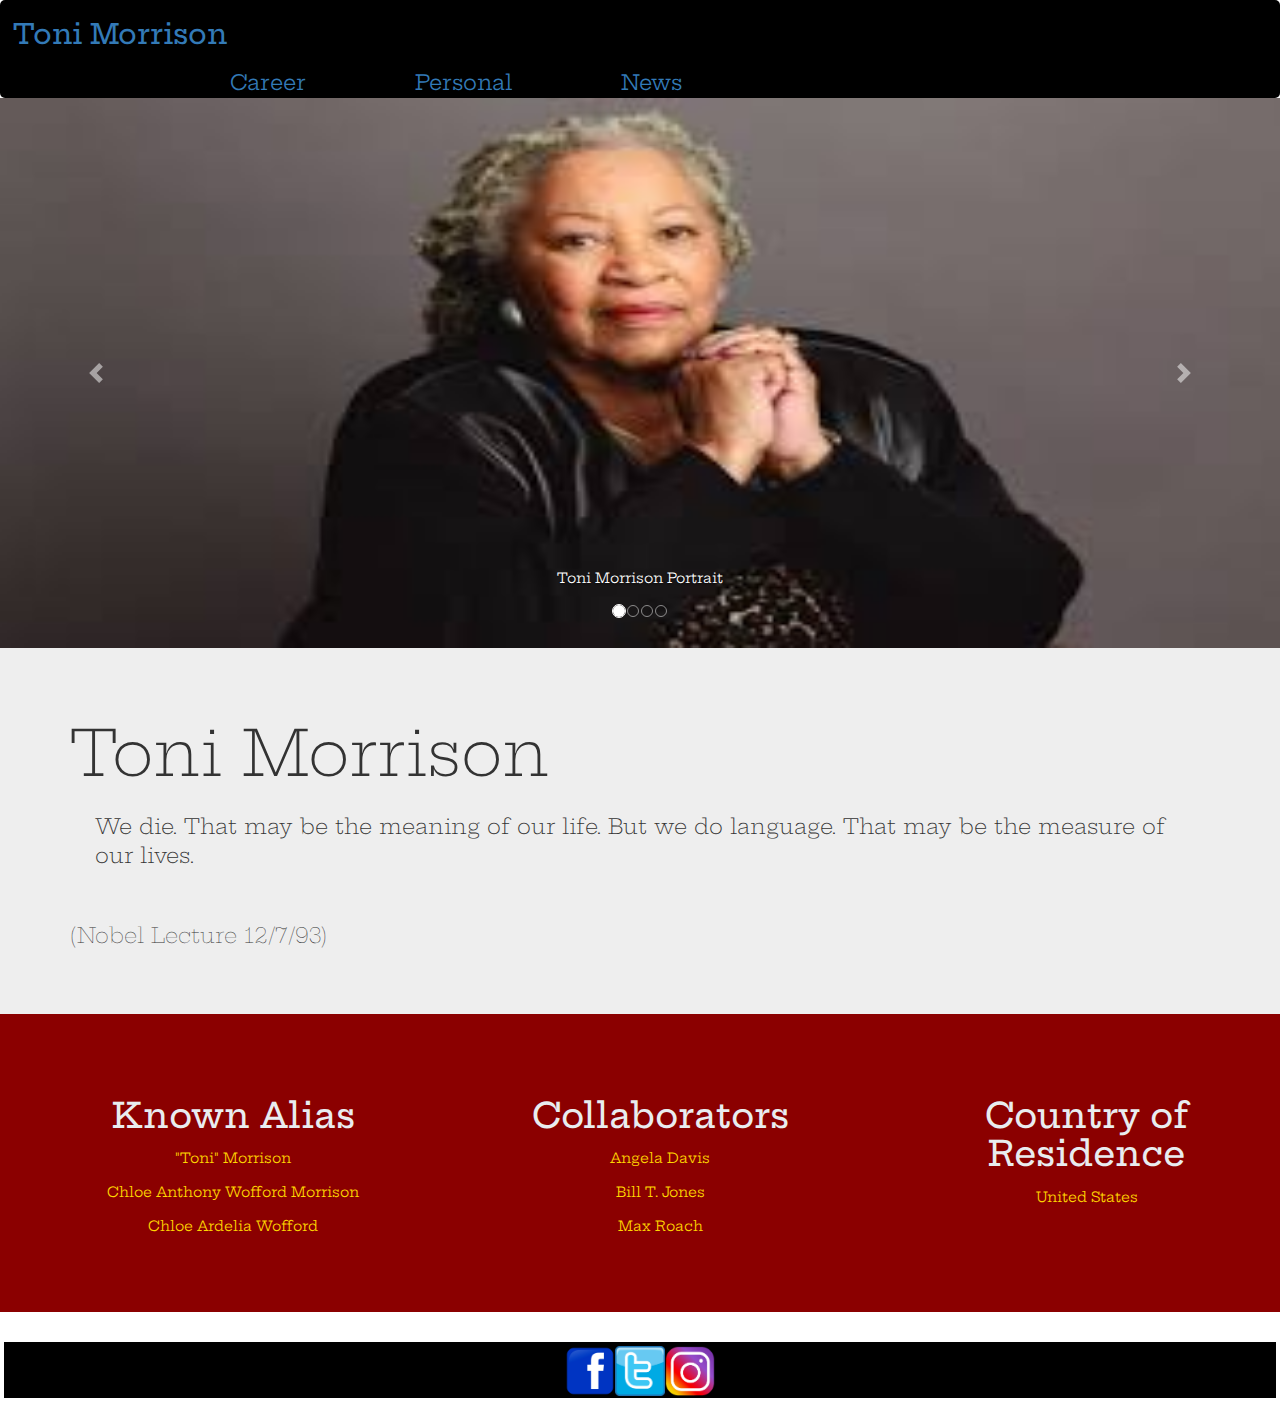
==== commit 163e0759: "Fixed index page and added nav bar to each page- fixed carousel" ====
--- a/index.html
+++ b/index.html
@@ -15,16 +15,15 @@
 </head>
 
 <body>
-  <header>
-  <!----Main Navigation-->
-    <h1><a href="/index.html" rel="home">Toni Morrison</a></h1>
+  <header> <!-- Main Navigation -->
+    <h1><a href="index.html" rel="home">Toni Morrison</a></h1>
     <div class="nav">
       <a class="nav_link" href="career.html">Career</a>
       <a class="nav_link" href="personal.html">Personal</a>
       <a class="nav_link" href="news.html">News</a>
     </div>
-    <!----Main Navigation END-->
-</header>
+             
+  </header><!-- Main Navigation END -->
 
 <!--Image Carousel Container -->
 <div class="bd-example">
@@ -33,31 +32,32 @@
           <li data-target="#carouselExampleCaptions" data-slide-to="0" class="active"></li>
           <li data-target="#carouselExampleCaptions" data-slide-to="1"></li>
           <li data-target="#carouselExampleCaptions" data-slide-to="2"></li>
+          <li data-target="#carouselExampleCaptions" data-slide-to="3"></li>
       </ol>
       <div class="carousel-inner">
           <div class="carousel-item active">
               <img src="src/img/Toni1.jpg" class="d-block w-100" alt="">
               <div class="carousel-caption">
                   <!--This what you need to replace with-->
-                  <p>Harold Ford Morrison (Eldest Son)</p>
+                  <p>Toni Morrison Portrait</p>
               </div>
           </div>
           <div class="carousel-item">
               <img src="src/img/Toni2.jpg" class="d-block w-100" alt="">
               <div class="carousel-caption">
-                  <p>Slade Morrison (Youngest Son. Died at 45 years)</p>
+                  <p>Toni Morrison black and white portrait</p>
               </div>
           </div>
           <div class="carousel-item ">
               <img src="src/img/Toni3.jpg" class="d-block w-100" alt="">
               <div class="carousel-caption">
-                  <p>Harold Morrison, married to Toni from 1958 to 1964</p>
+                  <p>Toni Morrison accepting award from President Obama</p>
               </div>
           </div>
           <div class="carousel-item">
             <img src="src/img/Toni4.jpg" class="d-block w-100" alt="">
             <div class="carousel-caption">
-                <p>Slade Morrison (Youngest Son. Died at 45 years)</p>
+                <p>Toni Morrison up close</p>
             </div>
       </div>
       <a class="carousel-control-prev" href="#carouselExampleCaptions" role="button" data-slide="prev">
--- a/src/styles/main.css
+++ b/src/styles/main.css
@@ -161,10 +161,8 @@
 
 /*//////////////////// Main-content  //////////// */
 * { 
-  border: red dotted 1px;
   box-sizing: inherit;
   font-family: 'Hepta Slab', serif;
-
 }
 
 .news_wrapper {
@@ -211,6 +209,8 @@
   list-style: none;
 }
 
+/* Index Page*/
+/*  Image Carousel   */
 .carousel-inner > .carousel-item > img {
   width: 100%;
   height: 550px;
@@ -241,9 +241,7 @@
 
 
 /* main navigation */
-* {
- border: red 1px solid;
-}
+
 
 header {
   display: flex;
